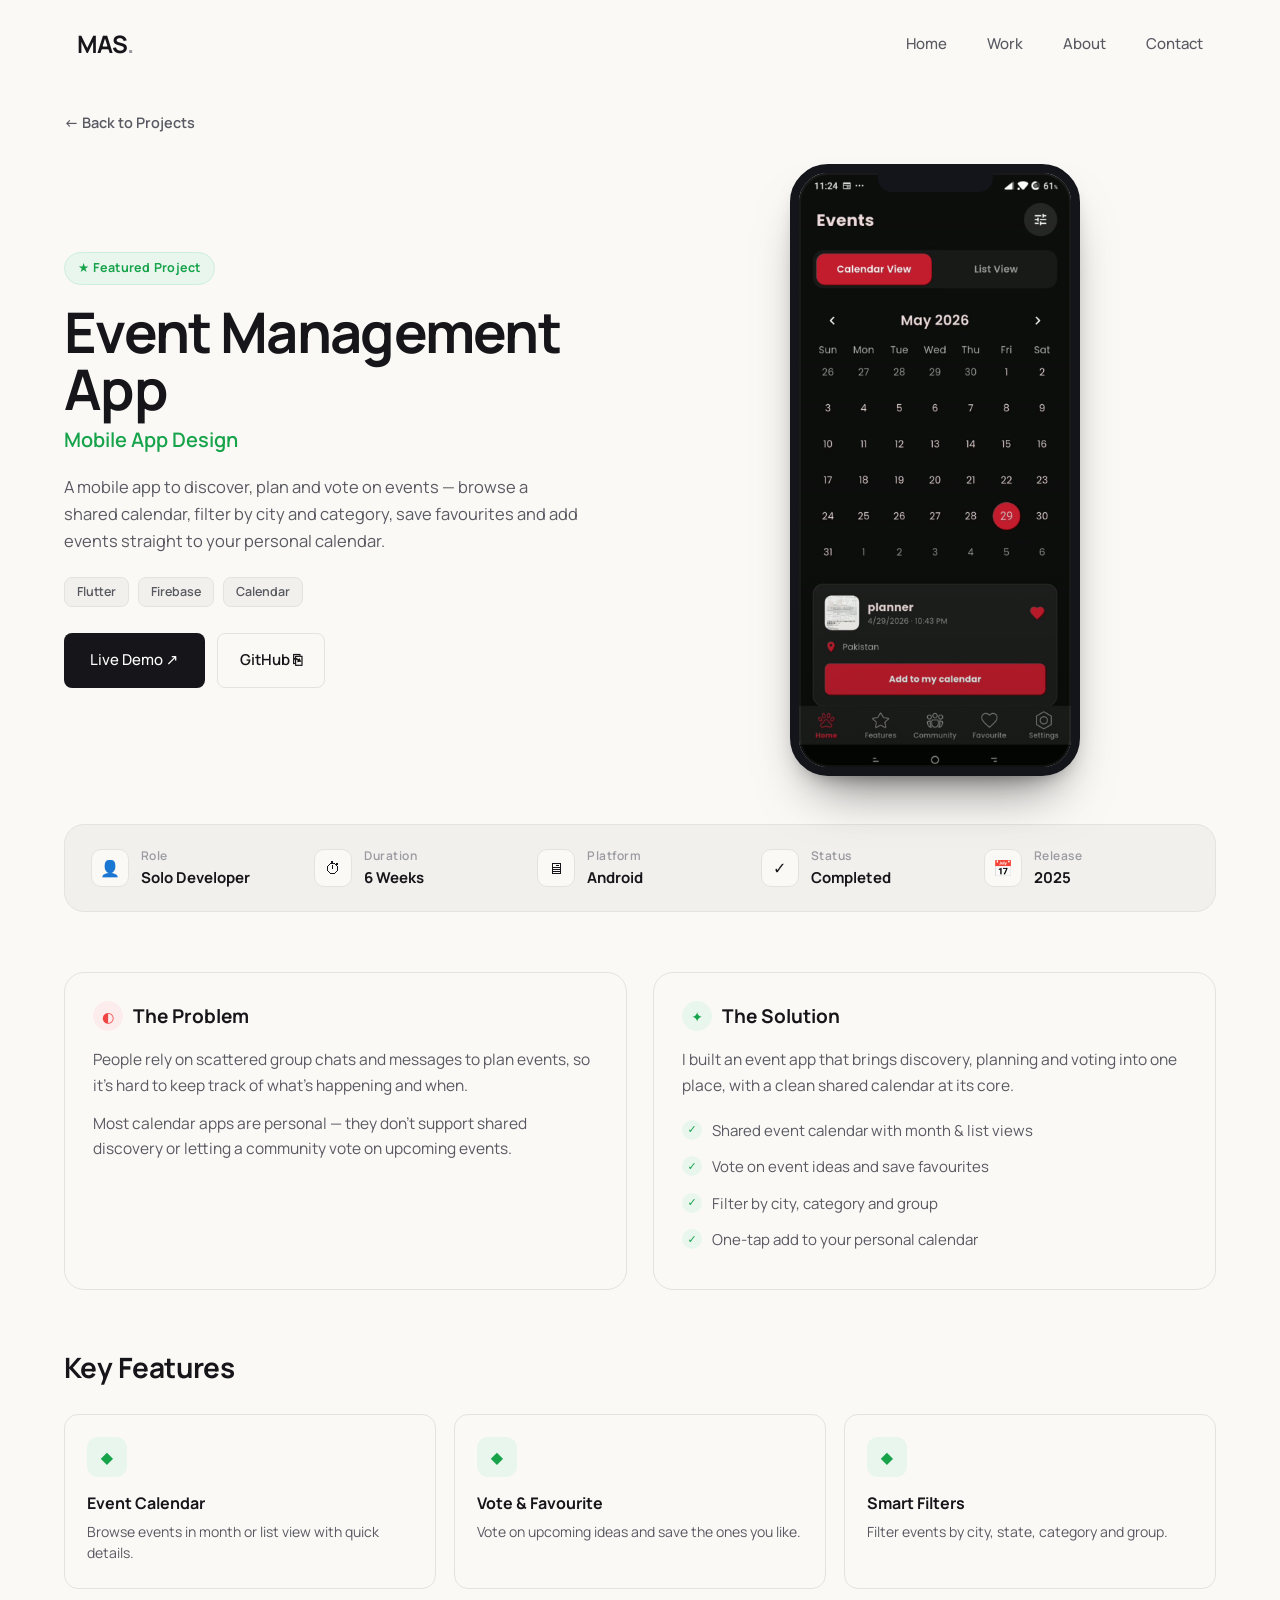
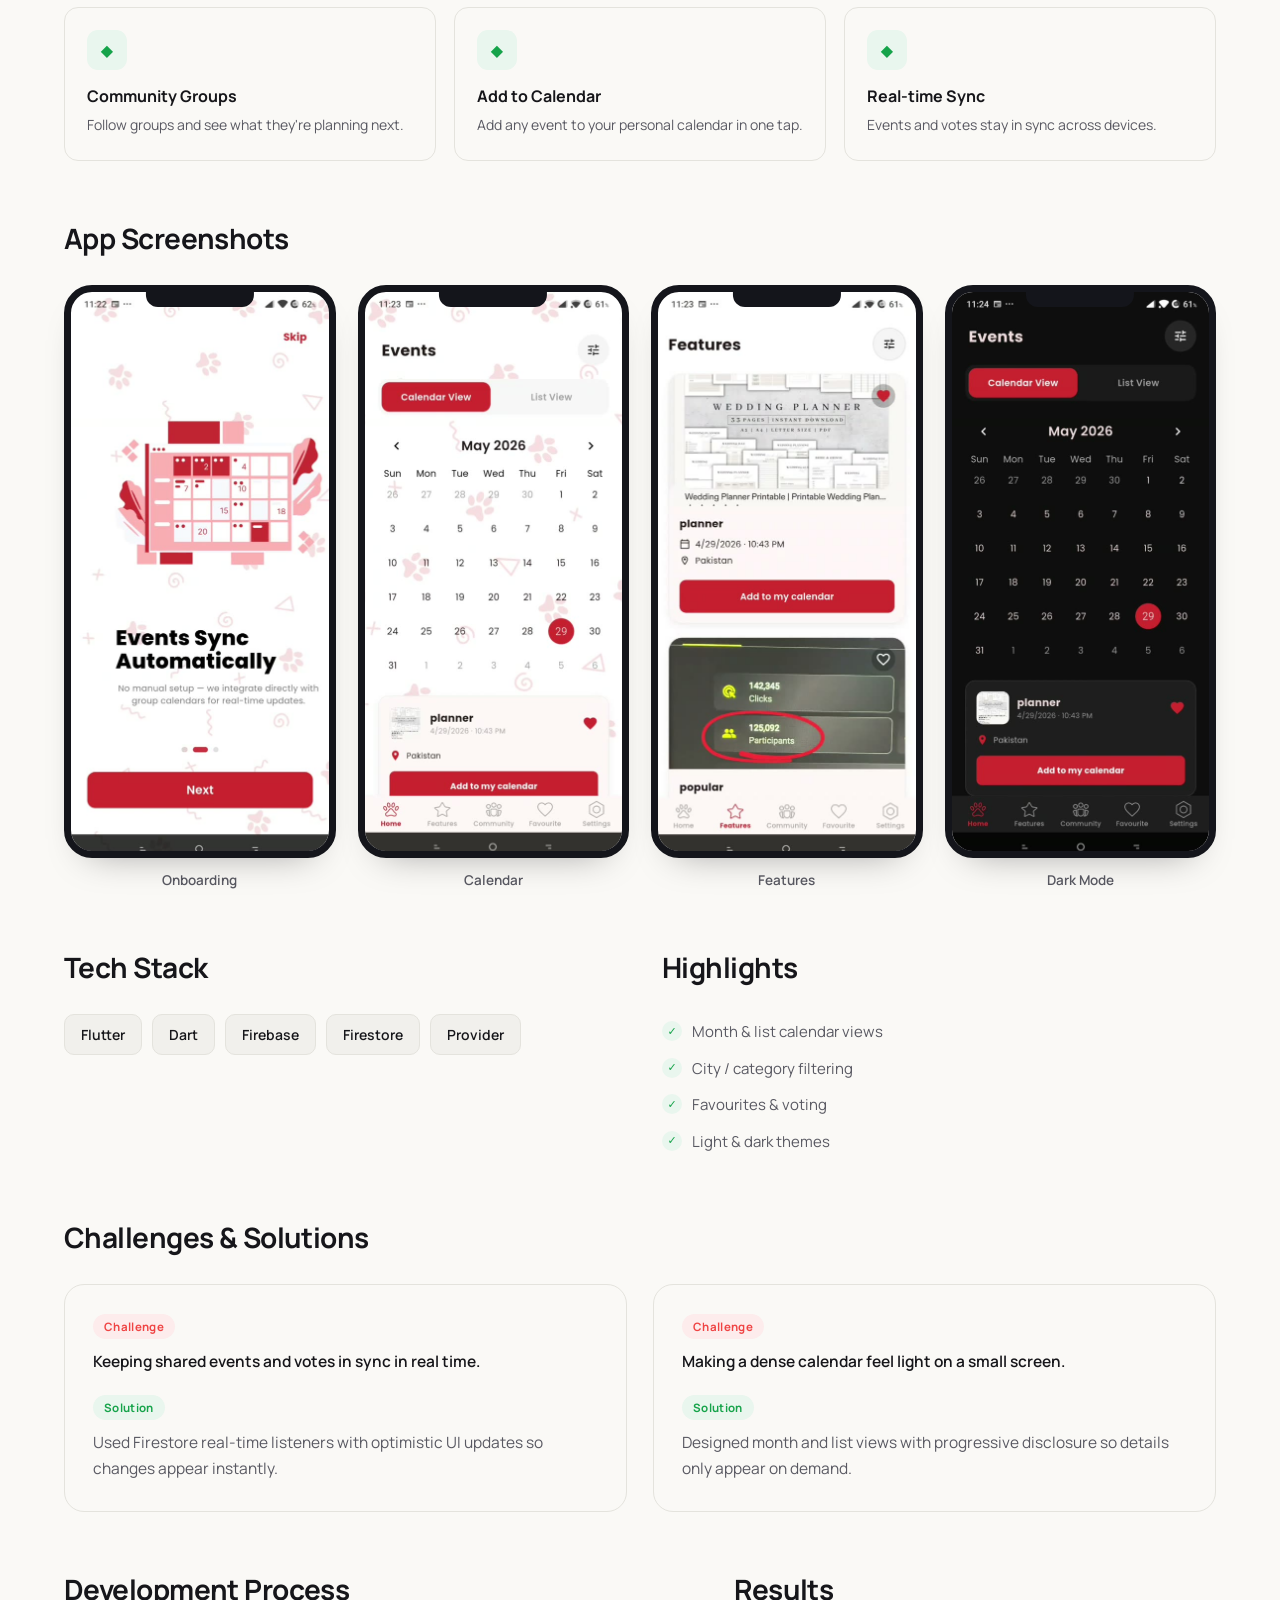
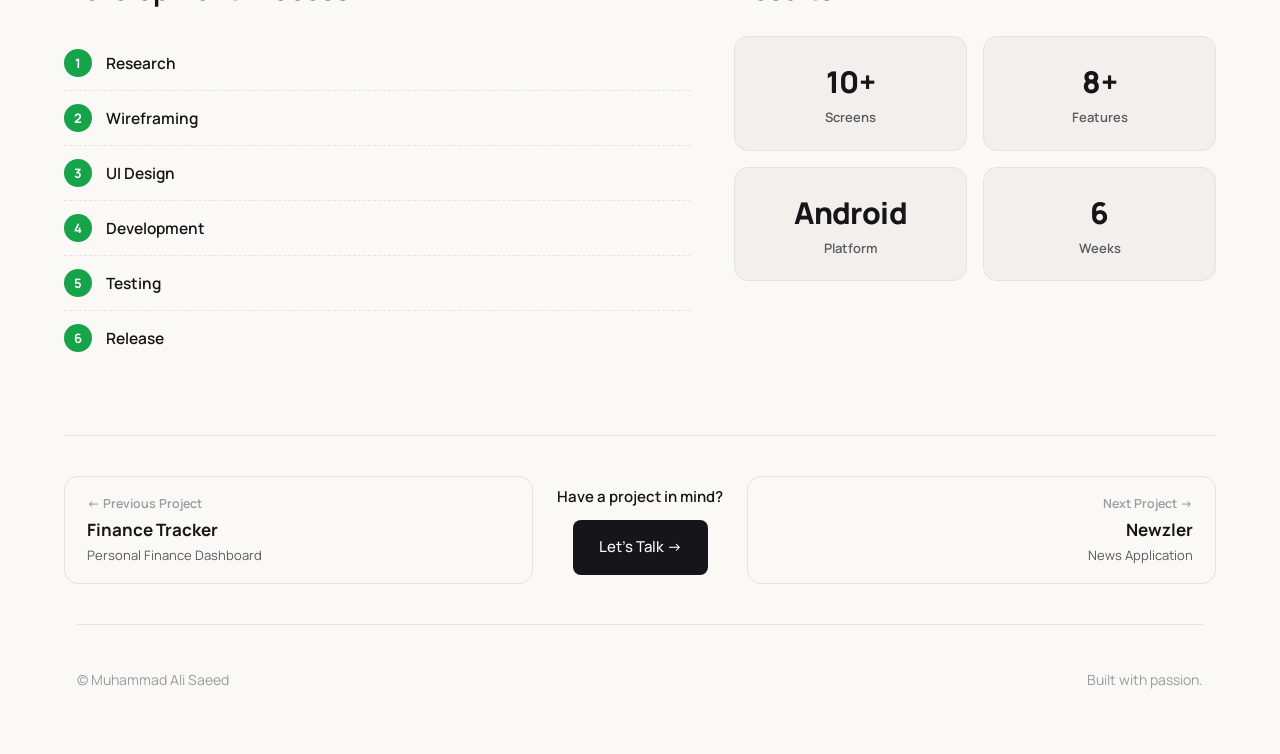
==== project.html @ 6c1cac1e "Initial commit — Muhammad Ali Saeed portfolio" ====
<!doctype html>
<html lang="en">
<head>
  <meta charset="utf-8" />
  <meta name="viewport" content="width=device-width, initial-scale=1" />
  <title>Project — Muhammad Ali Saeed</title>
  <meta name="description" content="Project case study — Muhammad Ali Saeed" />
  <link rel="preconnect" href="https://fonts.googleapis.com">
  <link rel="preconnect" href="https://fonts.gstatic.com" crossorigin>
  <link href="https://fonts.googleapis.com/css2?family=Manrope:wght@300;400;500;600;700;800&display=swap" rel="stylesheet">
  <link rel="stylesheet" href="styles.css" />
  <link rel="stylesheet" href="project.css" />
</head>
<body>
  <!-- Navigation -->
  <header class="nav" id="nav">
    <a class="nav-logo" href="index.html#home" aria-label="Home">MAS<span class="dot">.</span></a>
    <nav class="nav-links" id="navLinks">
      <a href="index.html#home">Home</a>
      <a href="index.html#work">Work</a>
      <a href="index.html#about">About</a>
      <a href="index.html#contact">Contact</a>
    </nav>
    <button class="nav-toggle" id="navToggle" aria-label="Toggle menu">
      <span></span><span></span><span></span>
    </button>
  </header>

  <main class="pp" id="pp">
    <!-- Rendered by project.js -->
    <div class="pp-loading">Loading project…</div>
  </main>

  <footer class="footer">
    <p>© <span id="year"></span> Muhammad Ali Saeed</p>
    <p>Built with passion.</p>
  </footer>

  <script src="projects-data.js"></script>
  <script src="project.js"></script>
  <script src="script.js"></script>
</body>
</html>
---- styles.css ----
/* ============ Base ============ */
:root {
  --bg: #faf9f6;
  --surface: #f1f0ec;
  --text: #16161a;
  --text-2: #595962;
  --muted: #9a9aa2;
  --line: #e4e3dd;
  --dark: #16161a;
  --radius: 14px;
  --radius-lg: 20px;
  --easing: cubic-bezier(.2,.7,.2,1);
  --maxw: 1180px;
}

* { box-sizing: border-box; }
html, body { margin: 0; padding: 0; }
html { scroll-behavior: smooth; }
body {
  font-family: 'Manrope', system-ui, -apple-system, Segoe UI, Roboto, sans-serif;
  background: var(--bg);
  color: var(--text);
  -webkit-font-smoothing: antialiased;
  text-rendering: optimizeLegibility;
  overflow-x: hidden;
  line-height: 1.5;
}
a { color: inherit; text-decoration: none; }

.bg-particles {
  position: fixed; inset: 0;
  width: 100%; height: 100%;
  z-index: 0;
  pointer-events: none;
}
main, .nav, .footer { position: relative; z-index: 1; }

/* shared label */
.label {
  font-size: 12px;
  letter-spacing: .22em;
  font-weight: 600;
  color: var(--muted);
  margin: 0 0 18px;
}
.section-title {
  font-size: clamp(30px, 4vw, 44px);
  font-weight: 500;
  letter-spacing: -.02em;
  line-height: 1.05;
  margin: 0;
}
.arrow { display: inline-block; transition: transform .3s var(--easing); }

/* ============ Nav ============ */
.nav {
  position: fixed; top: 0; left: 0; right: 0; z-index: 50;
  display: flex; align-items: center; justify-content: space-between;
  padding: 26px 6vw;
  transition: padding .3s ease, background .3s ease, box-shadow .3s ease;
}
.nav.scrolled {
  padding: 16px 6vw;
  background: rgba(250,249,246,0.82);
  backdrop-filter: blur(10px);
  -webkit-backdrop-filter: blur(10px);
  box-shadow: 0 1px 0 var(--line);
}
.nav-logo {
  font-size: 24px; font-weight: 700; letter-spacing: -.03em;
}
.nav-logo .dot { color: var(--muted); }
.nav-links { display: flex; align-items: center; gap: 40px; }
.nav-links a {
  position: relative;
  font-size: 15px; font-weight: 500; color: var(--text-2);
  padding: 4px 0;
  transition: color .25s ease;
}
.nav-links a:hover { color: var(--text); }
.nav-links a.active { color: var(--text); }
.nav-links a.active::after {
  content: ''; position: absolute; left: 0; right: 0; bottom: -2px;
  height: 1.5px; background: var(--text);
}
.nav-toggle {
  display: none; background: none; border: none; cursor: pointer;
  width: 34px; height: 34px; padding: 7px;
  flex-direction: column; justify-content: space-around;
}
.nav-toggle span { display: block; width: 100%; height: 1.6px; background: var(--text); transition: .3s; }

/* ============ Hero ============ */
.hero {
  width: min(var(--maxw), 88vw);
  margin: 0 auto;
  min-height: 100vh;
  display: grid;
  grid-template-columns: 1fr 1fr;
  align-items: center;
  gap: 60px;
  padding: 120px 0 60px;
}
.eyebrow {
  font-size: 13px; letter-spacing: .25em; font-weight: 600;
  color: var(--muted); margin: 0 0 18px;
}
.hero-name {
  font-size: clamp(46px, 7vw, 86px);
  font-weight: 500;
  letter-spacing: -.035em;
  line-height: .98;
  margin: 0 0 22px;
}
.hero-role {
  font-size: clamp(22px, 2.6vw, 32px);
  font-weight: 400;
  color: var(--text-2);
  line-height: 1.18;
  margin: 0 0 26px;
}
.hero-desc {
  font-size: 16.5px;
  color: var(--text-2);
  line-height: 1.6;
  margin: 0 0 38px;
}
.btn-dark {
  display: inline-flex; align-items: center; gap: 28px;
  background: var(--dark); color: #fff;
  padding: 16px 26px;
  border-radius: 8px;
  font-size: 15px; font-weight: 500;
  transition: transform .25s var(--easing), background .25s ease;
}
.btn-dark:hover { transform: translateY(-2px); background: #2a2a30; }
.btn-dark:hover .arrow { transform: translateX(5px); }

/* Hero image / portrait placeholder */
.hero-image { display: flex; justify-content: center; }
.portrait, .portrait-img {
  width: 100%;
  max-width: 440px;
  aspect-ratio: 4 / 4.6;
  border-radius: var(--radius-lg);
  object-fit: cover;
}
.portrait {
  position: relative;
  display: flex; flex-direction: column;
  align-items: center; justify-content: center;
  gap: 14px;
  background:
    radial-gradient(120% 90% at 30% 20%, #eceae4 0%, #e3e0d8 45%, #d8d4c9 100%);
  border: 1px solid var(--line);
  overflow: hidden;
}
.portrait::before {
  content: '';
  position: absolute; inset: 0;
  background-image: radial-gradient(circle at 1px 1px, rgba(0,0,0,0.05) 1px, transparent 1.6px);
  background-size: 22px 22px;
  mask-image: radial-gradient(ellipse 80% 80% at 50% 40%, #000 30%, transparent 75%);
  -webkit-mask-image: radial-gradient(ellipse 80% 80% at 50% 40%, #000 30%, transparent 75%);
}
.portrait-mono {
  position: relative;
  font-size: 88px; font-weight: 700; letter-spacing: -.04em;
  color: rgba(22,22,26,0.14);
}
.portrait-tag {
  position: relative;
  font-size: 13px; letter-spacing: .12em; font-weight: 600;
  color: var(--text-2);
  background: rgba(255,255,255,0.6);
  border: 1px solid var(--line);
  padding: 7px 14px; border-radius: 999px;
}

/* ============ Selected Work ============ */
.work {
  background: var(--surface);
  border-top: 1px solid var(--line);
  border-bottom: 1px solid var(--line);
  padding: 90px 0;
  margin-top: 30px;
}
.work-head, .projects, .experience, .skills, .about-connect, .work-inner {
  width: min(var(--maxw), 88vw);
  margin: 0 auto;
}
.work-head {
  display: flex; align-items: flex-end; justify-content: space-between;
  margin-bottom: 46px;
}
.link-arrow {
  display: inline-flex; align-items: center; gap: 10px;
  font-size: 15px; font-weight: 500; color: var(--text-2);
  border-bottom: 1px solid var(--text);
  padding-bottom: 4px;
  transition: color .25s ease;
}
.link-arrow:hover { color: var(--text); }
.link-arrow:hover .arrow { transform: translateX(5px); }
.link-arrow.dark { color: var(--text); }

/* Featured showcase banner */
.work-showcase {
  display: block;
  width: min(var(--maxw), 88vw);
  margin: 0 auto 46px;
  border-radius: var(--radius-lg);
  border: 1px solid var(--line);
  overflow: hidden;
  box-shadow: 0 24px 60px -34px rgba(0,0,0,0.45);
  transition: transform .4s var(--easing), box-shadow .4s ease;
}
.work-showcase img {
  display: block;
  width: 100%;
  height: auto;
}
.work-showcase:hover {
  transform: translateY(-4px);
  box-shadow: 0 30px 70px -34px rgba(0,0,0,0.55);
}

.projects {
  display: grid;
  grid-template-columns: repeat(3, 1fr);
  gap: 34px 30px;
}
.project { display: flex; flex-direction: column; }
.project-media {
  display: flex; align-items: flex-end;
  aspect-ratio: 4 / 3;
  border-radius: var(--radius);
  border: 1px solid var(--line);
  padding: 16px;
  overflow: hidden;
  transition: transform .4s var(--easing), box-shadow .4s ease;
}
.project-media:hover {
  transform: translateY(-5px);
  box-shadow: 0 18px 40px -22px rgba(0,0,0,0.3);
}
.media-label {
  font-size: 12px; font-weight: 600; letter-spacing: .04em;
  color: rgba(22,22,26,0.55);
  background: rgba(255,255,255,0.65);
  padding: 6px 11px; border-radius: 999px;
  backdrop-filter: blur(4px);
}
/* Tiles with real screenshots */
.p1, .p2, .p3, .p4, .p5 {
  background-size: cover;
  background-position: center;
  background-repeat: no-repeat;
}
.p1 { background-image: linear-gradient(180deg, rgba(0,0,0,0) 60%, rgba(0,0,0,.18)), url('projects/event_management.jpg'); }
.p2 { background-image: linear-gradient(180deg, rgba(0,0,0,0) 60%, rgba(0,0,0,.18)), url('projects/newzler.jpg'); }
.p3 { background-image: linear-gradient(180deg, rgba(0,0,0,0) 60%, rgba(0,0,0,.18)), url('projects/karyana_store.jpg'); }
.p4 { background-image: linear-gradient(180deg, rgba(0,0,0,0) 55%, rgba(0,0,0,.22)), url('projects/nova_cinema.jpg'); background-position: top center; }
.p5 { background-image: linear-gradient(180deg, rgba(0,0,0,0) 60%, rgba(0,0,0,.18)), url('projects/finance_tracker.jpg'); background-position: top center; }

/* ---- Grouped grids: Mobile (phone mockups) vs Web (browser mockups) ---- */
.group-head {
  display: flex; align-items: center; justify-content: space-between;
  margin: 0 0 30px; padding-bottom: 16px;
  border-bottom: 1px solid var(--line);
}
.projects + .group-head { margin-top: 64px; }
.group-label {
  font-size: 12px; letter-spacing: .22em; font-weight: 700;
  color: var(--text); margin: 0;
}
.group-tag {
  font-size: 12.5px; font-weight: 600; color: var(--text-2);
  background: var(--bg); border: 1px solid var(--line);
  padding: 7px 15px; border-radius: 999px;
}

.projects--mobile { grid-template-columns: repeat(3, 1fr); gap: 30px; align-items: start; }
.projects--web { grid-template-columns: repeat(2, 1fr); gap: 38px; align-items: start; }
.projects--mobile .project { max-width: 290px; width: 100%; margin: 0 auto; }

/* Base device */
.device {
  display: block; position: relative;
  background-size: cover; background-repeat: no-repeat;
  transition: transform .45s var(--easing), box-shadow .45s ease;
}

/* ---- Phone mockup ---- */
.device.phone {
  aspect-ratio: 9 / 19;
  border-radius: 38px;
  border: 9px solid #14151b;
  background-color: #0b0c10;
  background-position: top center;
  background-clip: padding-box;
  box-shadow:
    0 32px 55px -26px rgba(0,0,0,.6),
    0 10px 22px -14px rgba(0,0,0,.5),
    inset 0 0 0 2px rgba(255,255,255,.05);
}
.device.phone .notch {
  position: absolute; top: 0; left: 50%; transform: translateX(-50%);
  width: 42%; height: 19px; background: #14151b;
  border-radius: 0 0 14px 14px; z-index: 3;
}
.device.phone:hover {
  transform: translateY(-8px) rotate(-1deg);
  box-shadow:
    0 46px 75px -28px rgba(0,0,0,.62),
    0 14px 30px -16px rgba(0,0,0,.55),
    inset 0 0 0 2px rgba(255,255,255,.06);
}

/* ---- Browser mockup ---- */
.device.browser {
  aspect-ratio: 16 / 10.4;
  border-radius: 12px;
  background-color: #14151b;
  background-origin: content-box;
  background-clip: content-box;
  background-position: top center;
  padding-top: 36px;
  overflow: hidden;
  border: 1px solid rgba(0,0,0,.08);
  box-shadow: 0 28px 52px -26px rgba(0,0,0,.45), 0 8px 18px -12px rgba(0,0,0,.4);
}
.device.browser .chrome {
  position: absolute; top: 0; left: 0; right: 0; height: 36px;
  background: #1c1d24; display: flex; align-items: center; gap: 8px;
  padding: 0 14px; z-index: 3;
}
.device.browser .chrome i { width: 10px; height: 10px; border-radius: 50%; background: #ff5f57; }
.device.browser .chrome i:nth-child(2) { background: #febc2e; }
.device.browser .chrome i:nth-child(3) { background: #28c840; }
.device.browser .chrome b {
  margin-left: 14px; flex: 1; max-width: 260px;
  font-family: ui-monospace, SFMono-Regular, Menlo, monospace;
  font-size: 11.5px; font-weight: 500; color: #9aa0ad;
  background: #0f1014; border-radius: 7px; padding: 5px 14px;
  overflow: hidden; white-space: nowrap; text-overflow: ellipsis;
}
.device.browser:hover {
  transform: translateY(-7px);
  box-shadow: 0 40px 70px -28px rgba(0,0,0,.55), 0 12px 26px -14px rgba(0,0,0,.45);
}

/* Tech caption (moved out of the device screen) */
.project-info .tech {
  display: inline-block; margin-top: 8px;
  font-size: 12px; font-weight: 600; letter-spacing: .02em;
  color: var(--text-2);
  background: var(--surface); border: 1px solid var(--line);
  padding: 4px 11px; border-radius: 999px;
}

.project-row {
  display: flex; align-items: center; gap: 16px;
  padding: 18px 2px 0;
  border-top: 0;
}
.project-num { font-size: 13px; color: var(--muted); font-weight: 600; }
.project-info { flex: 1; }
.project-info h3 { font-size: 18px; font-weight: 600; margin: 0 0 2px; letter-spacing: -.01em; }
.project-info p { font-size: 14px; color: var(--text-2); margin: 0; }
.project-row .arrow { color: var(--text-2); }
.project:hover .project-row .arrow { transform: translateX(5px); color: var(--text); }

/* ============ Experience ============ */
.experience { padding: 100px 0 20px; }
.experience .section-title, .skills .section-title { margin-bottom: 48px; }
.exp-list { display: grid; gap: 0; }
.exp-item {
  display: grid;
  grid-template-columns: 220px 1fr;
  gap: 40px;
  padding: 30px 0;
  border-top: 1px solid var(--line);
}
.exp-item:last-child { border-bottom: 1px solid var(--line); }
.exp-when { display: flex; flex-direction: column; gap: 4px; }
.exp-when span { font-size: 14px; font-weight: 600; }
.exp-when .exp-place { font-weight: 400; color: var(--muted); font-size: 13.5px; }
.exp-what h3 { font-size: 21px; font-weight: 600; margin: 0 0 4px; letter-spacing: -.01em; }
.exp-org { color: var(--text-2); font-size: 14.5px; margin: 0 0 12px; }
.exp-what p { color: var(--text-2); font-size: 15.5px; line-height: 1.6; margin: 0; max-width: 640px; }
.exp-what strong { color: var(--text); font-weight: 600; }

/* ============ Skills ============ */
.skills { padding: 90px 0 30px; }
.skills-cols {
  display: grid;
  grid-template-columns: repeat(4, 1fr);
  gap: 30px;
}
.skill-col h4 {
  font-size: 13px; letter-spacing: .08em; font-weight: 700;
  margin: 0 0 16px; padding-bottom: 14px;
  border-bottom: 1px solid var(--line);
}
.skill-col ul { list-style: none; margin: 0; padding: 0; }
.skill-col li { font-size: 15px; color: var(--text-2); padding: 6px 0; }

/* ============ About + Connect ============ */
.about-connect {
  display: grid;
  grid-template-columns: 1fr 1fr;
  gap: 70px;
  padding: 100px 0;
  margin-top: 40px;
  border-top: 1px solid var(--line);
}
.block-title {
  font-size: clamp(24px, 2.6vw, 32px);
  font-weight: 500; letter-spacing: -.02em; line-height: 1.18;
  margin: 0 0 22px;
}
.about-body {
  color: var(--text-2); font-size: 16px; line-height: 1.7;
  margin: 0 0 26px; max-width: 480px;
}
.email-link {
  display: inline-flex; align-items: center; gap: 16px;
  font-size: clamp(17px, 1.8vw, 21px); font-weight: 500;
  border-bottom: 1px solid var(--text);
  padding-bottom: 8px; margin-bottom: 32px;
  transition: gap .25s ease;
}
.email-link:hover { gap: 24px; }
.email-link:hover .arrow { transform: translateX(5px); }
.socials { display: flex; gap: 14px; }
.socials a {
  width: 44px; height: 44px;
  display: inline-flex; align-items: center; justify-content: center;
  border: 1px solid var(--line); border-radius: 50%;
  font-size: 14px; font-weight: 600; color: var(--text-2);
  transition: background .25s ease, color .25s ease, transform .25s ease, border-color .25s ease;
}
.socials a:hover {
  background: var(--dark); color: #fff; border-color: var(--dark);
  transform: translateY(-3px);
}

/* ============ Footer ============ */
.footer {
  width: min(var(--maxw), 88vw);
  margin: 0 auto;
  padding: 30px 0 50px;
  border-top: 1px solid var(--line);
  display: flex; align-items: center; justify-content: space-between;
  color: var(--muted); font-size: 14px;
}

/* ============ Reveal ============ */
.hero-text, .work-head, .project, .exp-item, .skill-col, .about, .connect {
  opacity: 0; transform: translateY(26px);
  transition: opacity .8s var(--easing), transform .8s var(--easing);
}
.in { opacity: 1 !important; transform: translateY(0) !important; }
.project:nth-child(2), .skill-col:nth-child(2), .exp-item:nth-child(2) { transition-delay: .08s; }
.project:nth-child(3), .skill-col:nth-child(3), .exp-item:nth-child(3) { transition-delay: .16s; }
.skill-col:nth-child(4) { transition-delay: .24s; }
.hero-image { opacity: 0; transform: scale(.97); transition: opacity 1s var(--easing) .15s, transform 1s var(--easing) .15s; }
.hero-image.in { opacity: 1; transform: scale(1); }

/* ============ Responsive ============ */
@media (max-width: 940px) {
  .hero { grid-template-columns: 1fr; gap: 40px; min-height: auto; padding-top: 130px; }
  .hero-image { order: -1; }
  .portrait { max-width: 340px; }
  .projects { grid-template-columns: repeat(2, 1fr); }
  .projects--mobile { grid-template-columns: repeat(3, 1fr); }
  .projects--web { grid-template-columns: 1fr; }
  .skills-cols { grid-template-columns: repeat(2, 1fr); gap: 30px 24px; }
  .about-connect { grid-template-columns: 1fr; gap: 50px; }
  .exp-item { grid-template-columns: 1fr; gap: 10px; }

  .nav-toggle { display: flex; }
  .nav-links {
    position: absolute; top: 100%; right: 6vw;
    flex-direction: column; align-items: flex-start; gap: 18px;
    background: var(--bg); border: 1px solid var(--line);
    border-radius: 14px; padding: 22px 26px;
    opacity: 0; transform: scale(.96); transform-origin: top right; pointer-events: none;
    transition: opacity .25s ease, transform .25s ease;
    box-shadow: 0 20px 50px -24px rgba(0,0,0,0.3);
  }
  .nav.open .nav-links { opacity: 1; transform: scale(1); pointer-events: auto; }
}
@media (max-width: 560px) {
  .projects { grid-template-columns: 1fr; }
  .projects--mobile { grid-template-columns: repeat(2, 1fr); gap: 18px; }
  .projects--web { grid-template-columns: 1fr; }
  .skills-cols { grid-template-columns: 1fr; }
  .footer { flex-direction: column; gap: 8px; }
  .btn-dark { width: 100%; justify-content: space-between; }
}
---- project.css ----
/* ============ Project case-study page ============ */
:root { --pp-green: #16a34a; --pp-green-bg: #e9f6ee; --pp-red: #ef4444; --pp-red-bg: #fdecec; }

.pp-loading { text-align: center; padding: 200px 0; color: var(--muted); }
.pp-wrap { width: min(var(--maxw), 90vw); margin: 0 auto; padding: 110px 0 40px; }

.pp-back {
  display: inline-block; margin-bottom: 30px;
  font-size: 14.5px; font-weight: 600; color: var(--text-2);
  transition: color .2s ease;
}
.pp-back:hover { color: var(--text); }

/* ---- Hero ---- */
.pp-hero {
  display: grid; grid-template-columns: 1fr 1.05fr; gap: 56px; align-items: center;
  padding-bottom: 30px;
}
.pp-badge {
  display: inline-block; font-size: 12.5px; font-weight: 700; letter-spacing: .02em;
  color: var(--pp-green); background: var(--pp-green-bg);
  border: 1px solid #cdeedd; padding: 6px 13px; border-radius: 999px; margin-bottom: 18px;
}
.pp-title { font-size: clamp(34px, 5vw, 56px); font-weight: 700; letter-spacing: -.03em; line-height: 1.02; margin: 0 0 8px; }
.pp-sub { font-size: clamp(16px, 2vw, 20px); font-weight: 600; color: var(--pp-green); margin: 0 0 18px; }
.pp-desc { font-size: 16.5px; color: var(--text-2); line-height: 1.65; margin: 0 0 22px; max-width: 520px; }
.pp-tags { display: flex; flex-wrap: wrap; gap: 9px; margin-bottom: 26px; }
.pp-tag {
  font-size: 12.5px; font-weight: 600; color: var(--text-2);
  background: var(--surface); border: 1px solid var(--line); padding: 5px 12px; border-radius: 8px;
}
.pp-actions { display: flex; flex-wrap: wrap; gap: 12px; }
.btn-outline {
  display: inline-flex; align-items: center; gap: 8px;
  border: 1px solid var(--line); background: var(--bg); color: var(--text);
  padding: 14px 22px; border-radius: 8px; font-size: 15px; font-weight: 600;
  transition: border-color .2s ease, transform .2s ease, background .2s ease;
}
.btn-outline:hover { border-color: var(--text); transform: translateY(-2px); }

.pp-hero-media { display: flex; justify-content: center; }
.pp-hero-media .device.phone { max-width: 290px; width: 100%; }
.pp-hero-media .device.browser { width: 100%; }

/* ---- Meta bar ---- */
.pp-metabar {
  display: grid; grid-template-columns: repeat(5, 1fr); gap: 18px;
  background: var(--surface); border: 1px solid var(--line); border-radius: var(--radius-lg);
  padding: 22px 26px; margin: 18px 0 60px;
}
.pp-meta-item { display: flex; align-items: center; gap: 12px; }
.pp-meta-ico {
  width: 38px; height: 38px; flex: none; display: grid; place-items: center;
  background: var(--bg); border: 1px solid var(--line); border-radius: 10px; font-size: 16px;
}
.pp-meta-l { display: block; font-size: 12px; color: var(--muted); font-weight: 600; letter-spacing: .04em; }
.pp-meta-v { display: block; font-size: 15px; font-weight: 700; color: var(--text); margin-top: 2px; }

/* ---- Generic block ---- */
.pp-block { margin: 0 0 56px; }
.pp-h2 { font-size: clamp(22px, 2.6vw, 28px); font-weight: 700; letter-spacing: -.02em; margin: 0 0 26px; }

/* ---- Problem / Solution ---- */
.pp-ps { display: grid; grid-template-columns: 1fr 1fr; gap: 26px; margin-bottom: 56px; }
.pp-card {
  background: var(--bg); border: 1px solid var(--line); border-radius: var(--radius-lg);
  padding: 28px 28px 30px;
}
.pp-card h3 { display: flex; align-items: center; gap: 10px; font-size: 19px; font-weight: 700; margin: 0 0 16px; }
.pp-card p { color: var(--text-2); font-size: 15.5px; line-height: 1.65; margin: 0 0 12px; }
.pp-card p:last-child { margin-bottom: 0; }
.pp-dot { width: 30px; height: 30px; display: grid; place-items: center; border-radius: 50%; font-size: 14px; }
.pp-dot.red { background: var(--pp-red-bg); color: var(--pp-red); }
.pp-dot.green { background: var(--pp-green-bg); color: var(--pp-green); }
.pp-strong { color: var(--text) !important; font-weight: 600; }

.pp-checks { list-style: none; margin: 14px 0 0; padding: 0; }
.pp-checks li {
  position: relative; padding: 7px 0 7px 30px; color: var(--text-2); font-size: 15px;
}
.pp-checks li::before {
  content: '✓'; position: absolute; left: 0; top: 7px;
  width: 20px; height: 20px; display: grid; place-items: center;
  background: var(--pp-green-bg); color: var(--pp-green);
  border-radius: 50%; font-size: 11px; font-weight: 700;
}

/* ---- Features ---- */
.pp-features { display: grid; grid-template-columns: repeat(3, 1fr); gap: 18px; }
.pp-feature {
  background: var(--bg); border: 1px solid var(--line); border-radius: var(--radius);
  padding: 22px 22px 24px; transition: transform .25s var(--easing), box-shadow .25s ease;
}
.pp-feature:hover { transform: translateY(-4px); box-shadow: 0 16px 34px -22px rgba(0,0,0,.3); }
.pp-feature-ico {
  width: 40px; height: 40px; display: grid; place-items: center;
  background: var(--pp-green-bg); color: var(--pp-green);
  border-radius: 11px; font-size: 16px; margin-bottom: 14px;
}
.pp-feature h4 { font-size: 16px; font-weight: 700; margin: 0 0 6px; }
.pp-feature p { font-size: 14px; color: var(--text-2); line-height: 1.55; margin: 0; }

/* ---- Screenshots ---- */
.pp-shots { display: grid; grid-template-columns: repeat(4, 1fr); gap: 22px; }
.pp-shots-web { grid-template-columns: repeat(2, 1fr); gap: 28px; }
.pp-shot { margin: 0; }
.pp-shot-img {
  position: relative; background-size: cover; background-position: top center;
  border: 1px solid var(--line); box-shadow: 0 18px 38px -24px rgba(0,0,0,.4);
}
.pp-shot-img.phone {
  aspect-ratio: 9 / 19; border-radius: 28px; border: 7px solid #14151b;
  background-clip: padding-box;
}
.pp-shot-img.phone .notch {
  position: absolute; top: 0; left: 50%; transform: translateX(-50%);
  width: 42%; height: 15px; background: #14151b; border-radius: 0 0 12px 12px; z-index: 2;
}
.pp-shot-img.browser {
  aspect-ratio: 16 / 10; border-radius: 10px; background-color: #14151b;
  background-origin: content-box; background-clip: content-box; padding-top: 26px; overflow: hidden;
}
.pp-shot-img.browser .chrome.mini {
  position: absolute; top: 0; left: 0; right: 0; height: 26px;
  background: #1c1d24; display: flex; align-items: center; gap: 6px; padding: 0 12px; z-index: 2;
}
.pp-shot-img.browser .chrome.mini i { width: 8px; height: 8px; border-radius: 50%; background: #ff5f57; }
.pp-shot-img.browser .chrome.mini i:nth-child(2) { background: #febc2e; }
.pp-shot-img.browser .chrome.mini i:nth-child(3) { background: #28c840; }
.pp-shot figcaption { margin-top: 12px; font-size: 13.5px; font-weight: 600; color: var(--text-2); text-align: center; }

/* ---- Two columns ---- */
.pp-cols2 { display: grid; grid-template-columns: 1fr 1fr; gap: 44px; }
.pp-cols2.wide { grid-template-columns: 1.3fr 1fr; }
.pp-stack { display: flex; flex-wrap: wrap; gap: 10px; }
.pp-chip {
  font-size: 14px; font-weight: 600; color: var(--text);
  background: var(--surface); border: 1px solid var(--line); padding: 9px 16px; border-radius: 10px;
}
.pp-pill {
  display: inline-block; font-size: 11.5px; font-weight: 700; letter-spacing: .03em;
  padding: 4px 11px; border-radius: 999px; margin-bottom: 10px;
}
.pp-pill.red { background: var(--pp-red-bg); color: var(--pp-red); }
.pp-pill.green { background: var(--pp-green-bg); color: var(--pp-green); margin-top: 8px; }

/* ---- Process ---- */
.pp-process { list-style: none; counter-reset: step; margin: 0; padding: 0; display: flex; flex-direction: column; gap: 0; }
.pp-process li {
  display: flex; align-items: center; gap: 14px; padding: 13px 0;
  border-bottom: 1px dashed var(--line); font-size: 15.5px; font-weight: 600; color: var(--text);
}
.pp-process li:last-child { border-bottom: 0; }
.pp-step-n {
  width: 28px; height: 28px; flex: none; display: grid; place-items: center;
  background: var(--pp-green); color: #fff; border-radius: 50%; font-size: 13px; font-weight: 700;
}

/* ---- Results ---- */
.pp-results { display: grid; grid-template-columns: repeat(2, 1fr); gap: 16px; }
.pp-result {
  background: var(--surface); border: 1px solid var(--line); border-radius: var(--radius);
  padding: 22px; text-align: center;
}
.pp-result b { display: block; font-size: 30px; font-weight: 800; letter-spacing: -.02em; color: var(--text); }
.pp-result span { display: block; font-size: 13px; color: var(--text-2); margin-top: 4px; font-weight: 600; }

/* ---- Prev / Next ---- */
.pp-nav {
  display: grid; grid-template-columns: 1fr auto 1fr; gap: 24px; align-items: center;
  margin-top: 70px; padding-top: 40px; border-top: 1px solid var(--line);
}
.pp-nav-item {
  display: flex; flex-direction: column; gap: 3px; padding: 18px 22px;
  border: 1px solid var(--line); border-radius: var(--radius); transition: border-color .2s ease, transform .2s ease;
}
.pp-nav-item:hover { border-color: var(--text); transform: translateY(-3px); }
.pp-nav-item.next { text-align: right; }
.pp-nav-dir { font-size: 12.5px; color: var(--muted); font-weight: 600; }
.pp-nav-name { font-size: 17px; font-weight: 700; }
.pp-nav-sub { font-size: 13px; color: var(--text-2); }
.pp-nav-cta { text-align: center; }
.pp-nav-cta p { font-size: 15px; font-weight: 600; margin: 0 0 12px; }

/* ---- Responsive ---- */
@media (max-width: 940px) {
  .pp-hero { grid-template-columns: 1fr; gap: 36px; }
  .pp-hero-media { order: -1; }
  .pp-metabar { grid-template-columns: repeat(2, 1fr); gap: 20px; }
  .pp-ps { grid-template-columns: 1fr; }
  .pp-features { grid-template-columns: repeat(2, 1fr); }
  .pp-shots { grid-template-columns: repeat(2, 1fr); }
  .pp-shots-web { grid-template-columns: 1fr; }
  .pp-cols2, .pp-cols2.wide { grid-template-columns: 1fr; gap: 36px; }
  .pp-nav { grid-template-columns: 1fr; }
  .pp-nav-item.next { text-align: left; }
}
@media (max-width: 560px) {
  .pp-metabar { grid-template-columns: 1fr; }
  .pp-features { grid-template-columns: 1fr; }
  .pp-results { grid-template-columns: repeat(2, 1fr); }
}
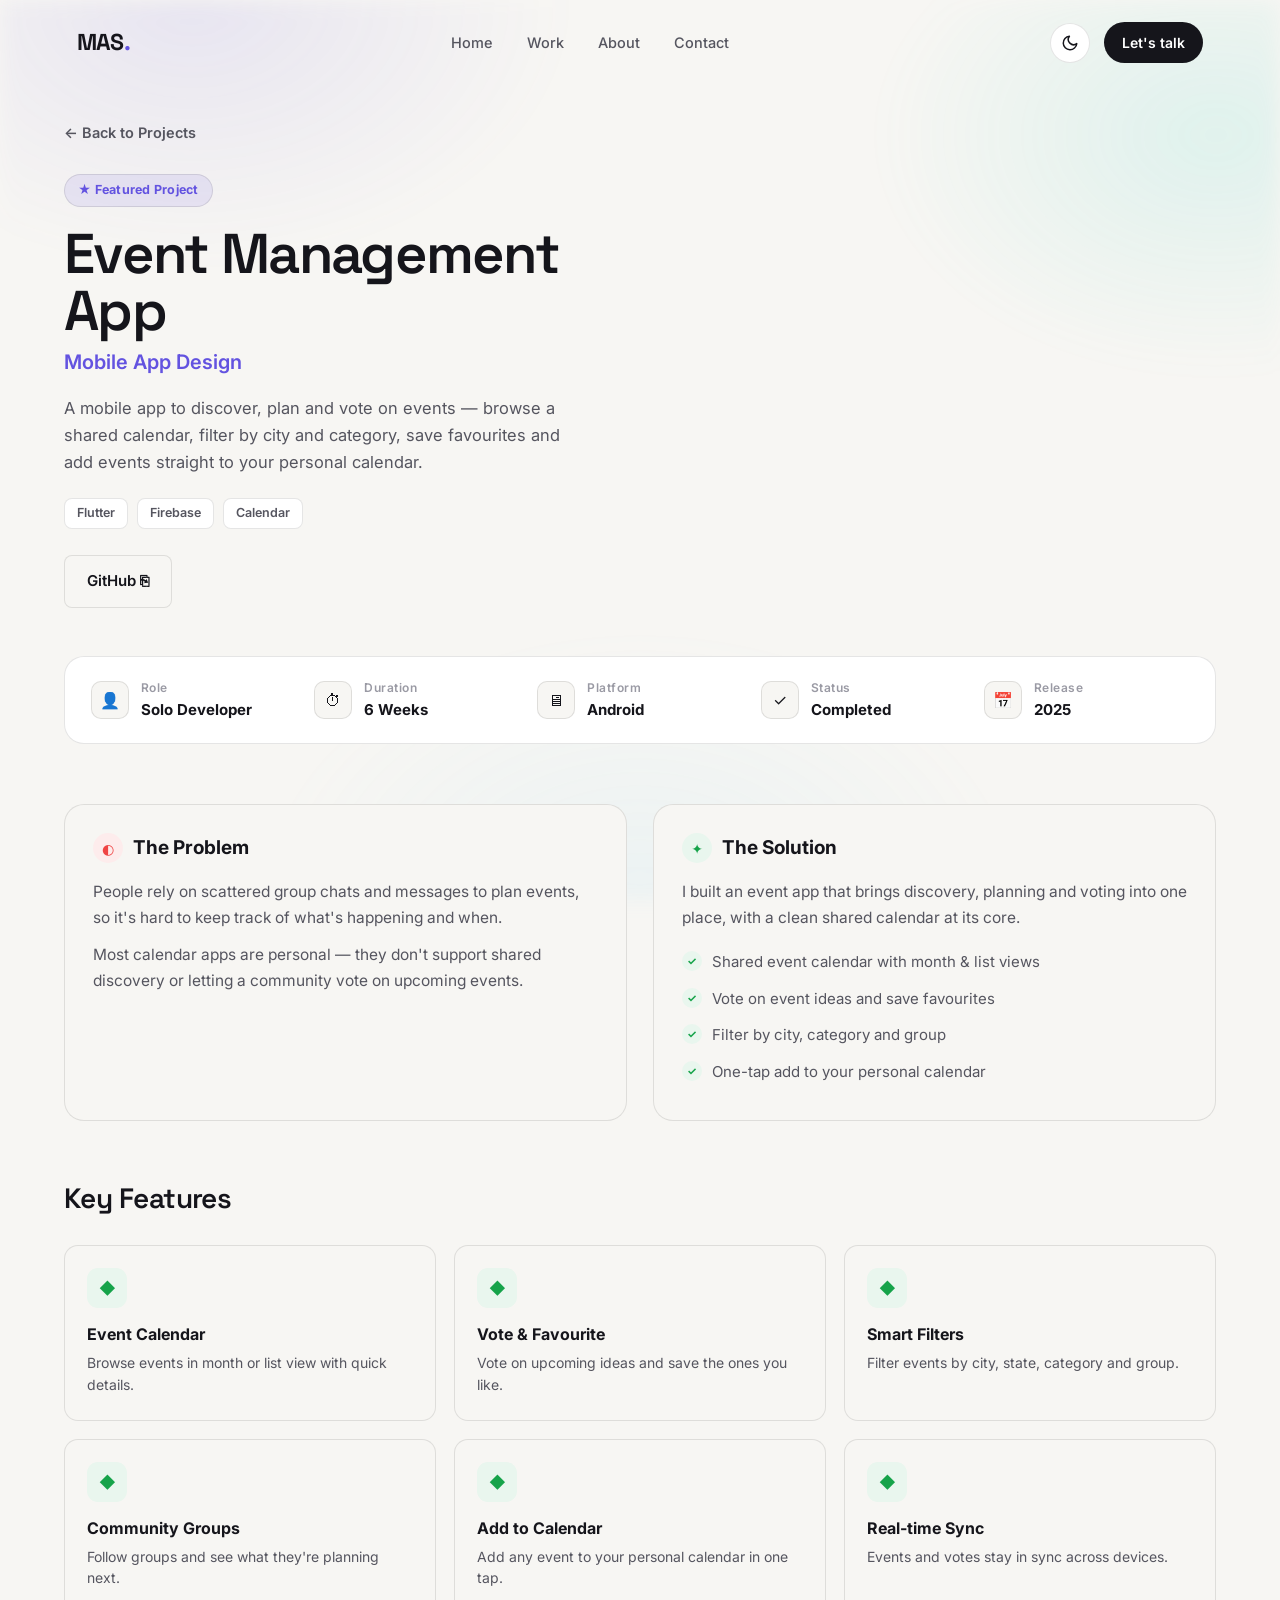
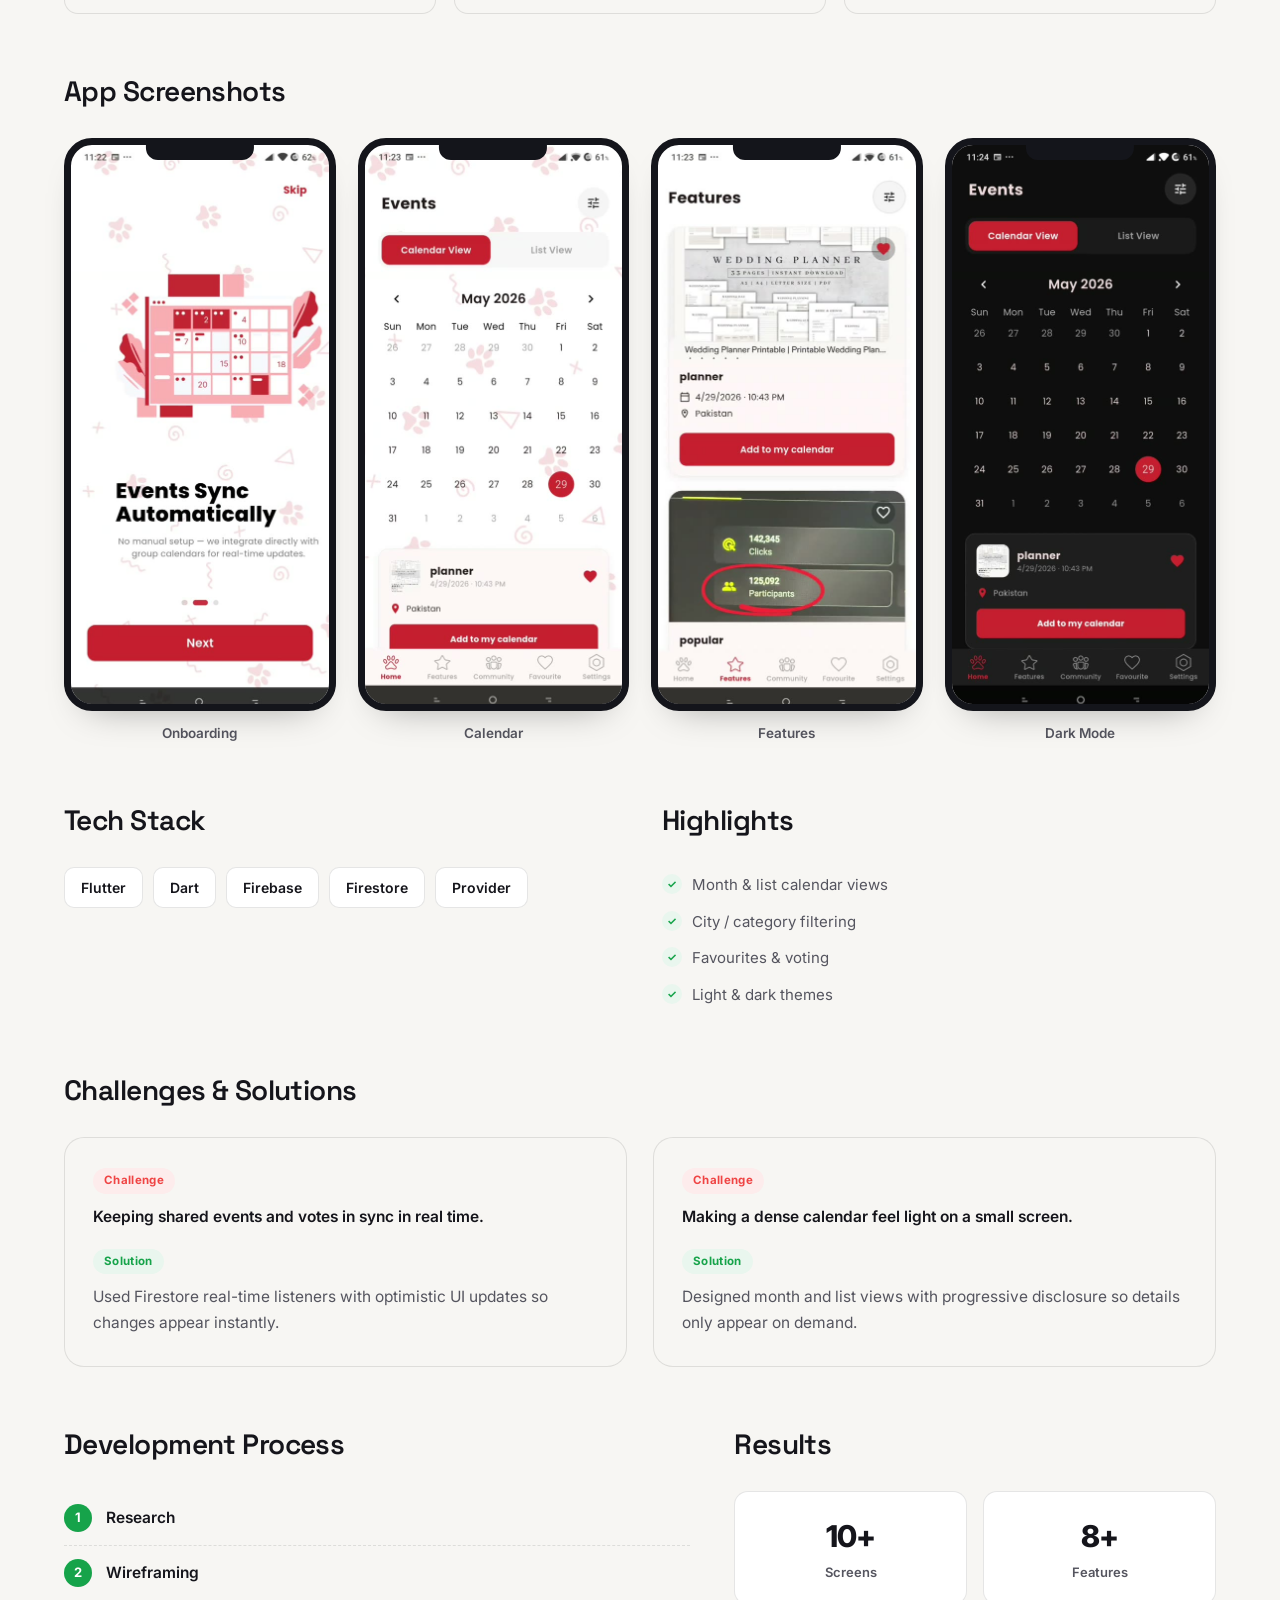
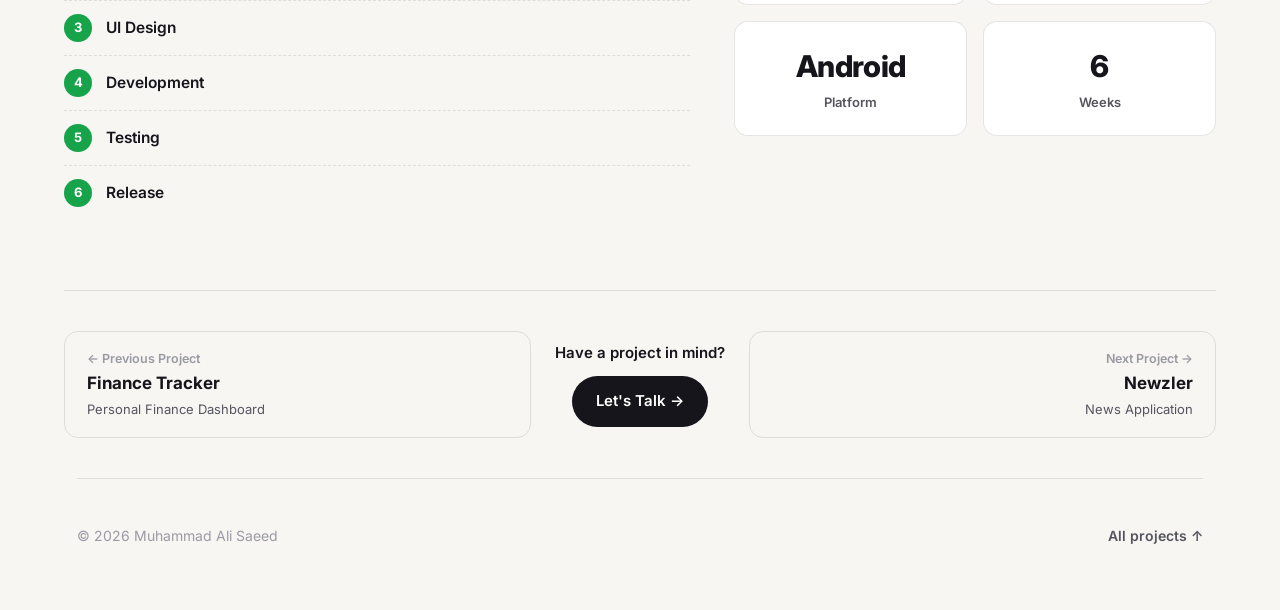
==== commit cdf2601d: "Redesign work & skills sections, add certificates, wire real links - Mobile Experiences: redesign pr" ====
--- a/project.html
+++ b/project.html
@@ -1,29 +1,51 @@
 <!doctype html>
-<html lang="en">
+<html lang="en" data-theme="dark">
 <head>
   <meta charset="utf-8" />
   <meta name="viewport" content="width=device-width, initial-scale=1" />
   <title>Project — Muhammad Ali Saeed</title>
   <meta name="description" content="Project case study — Muhammad Ali Saeed" />
+  <meta name="theme-color" content="#0b0b0f" />
+  <link rel="icon" href="data:image/svg+xml,%3Csvg xmlns='http://www.w3.org/2000/svg' viewBox='0 0 64 64'%3E%3Crect width='64' height='64' rx='14' fill='%237c6cff'/%3E%3Ctext x='50%25' y='54%25' dominant-baseline='middle' text-anchor='middle' font-family='Arial,sans-serif' font-weight='700' font-size='26' fill='white'%3EM%3C/text%3E%3C/svg%3E" />
+
   <link rel="preconnect" href="https://fonts.googleapis.com">
   <link rel="preconnect" href="https://fonts.gstatic.com" crossorigin>
-  <link href="https://fonts.googleapis.com/css2?family=Manrope:wght@300;400;500;600;700;800&display=swap" rel="stylesheet">
+  <link href="https://fonts.googleapis.com/css2?family=Space+Grotesk:wght@400;500;600;700&family=Inter:wght@300;400;500;600;700&family=JetBrains+Mono:wght@400;500&display=swap" rel="stylesheet">
   <link rel="stylesheet" href="styles.css" />
   <link rel="stylesheet" href="project.css" />
+
+  <script>
+    (function () {
+      try {
+        var t = localStorage.getItem('theme');
+        if (!t) t = matchMedia('(prefers-color-scheme: light)').matches ? 'light' : 'dark';
+        document.documentElement.setAttribute('data-theme', t);
+      } catch (e) {}
+    })();
+  </script>
 </head>
 <body>
+  <div class="bg-aurora" aria-hidden="true"></div>
+
   <!-- Navigation -->
-  <header class="nav" id="nav">
+  <header class="nav scrolled" id="nav">
     <a class="nav-logo" href="index.html#home" aria-label="Home">MAS<span class="dot">.</span></a>
-    <nav class="nav-links" id="navLinks">
+    <nav class="nav-links" id="navLinks" aria-label="Primary">
       <a href="index.html#home">Home</a>
       <a href="index.html#work">Work</a>
       <a href="index.html#about">About</a>
       <a href="index.html#contact">Contact</a>
     </nav>
-    <button class="nav-toggle" id="navToggle" aria-label="Toggle menu">
-      <span></span><span></span><span></span>
-    </button>
+    <div class="nav-actions">
+      <button class="theme-toggle" id="themeToggle" aria-label="Toggle color theme" title="Toggle theme">
+        <svg class="ico-sun" viewBox="0 0 24 24" width="18" height="18" fill="none" stroke="currentColor" stroke-width="2" stroke-linecap="round"><circle cx="12" cy="12" r="4"/><path d="M12 2v2M12 20v2M4.9 4.9l1.4 1.4M17.7 17.7l1.4 1.4M2 12h2M20 12h2M4.9 19.1l1.4-1.4M17.7 6.3l1.4-1.4"/></svg>
+        <svg class="ico-moon" viewBox="0 0 24 24" width="18" height="18" fill="none" stroke="currentColor" stroke-width="2" stroke-linecap="round" stroke-linejoin="round"><path d="M21 12.8A9 9 0 1 1 11.2 3a7 7 0 0 0 9.8 9.8z"/></svg>
+      </button>
+      <a href="index.html#contact" class="nav-cta">Let's talk</a>
+      <button class="nav-toggle" id="navToggle" aria-label="Toggle menu" aria-expanded="false">
+        <span></span><span></span><span></span>
+      </button>
+    </div>
   </header>
 
   <main class="pp" id="pp">
@@ -33,7 +55,7 @@
 
   <footer class="footer">
     <p>© <span id="year"></span> Muhammad Ali Saeed</p>
-    <p>Built with passion.</p>
+    <a href="index.html#work" class="footer-top">All projects ↑</a>
   </footer>
 
   <script src="projects-data.js"></script>
--- a/styles.css
+++ b/styles.css
@@ -1,54 +1,125 @@
-/* ============ Base ============ */
-:root {
-  --bg: #faf9f6;
-  --surface: #f1f0ec;
-  --text: #16161a;
-  --text-2: #595962;
-  --muted: #9a9aa2;
-  --line: #e4e3dd;
-  --dark: #16161a;
+/* ============================================================
+   Muhammad Ali Saeed — Portfolio
+   Design system + layout. Dark theme by default, light via
+   [data-theme="light"]. Shared tokens are consumed by
+   project.css for the case-study pages too.
+   ============================================================ */
+
+/* ---------- Theme tokens ---------- */
+:root,
+[data-theme="dark"] {
+  --bg: #0a0a0e;
+  --bg-2: #0f0f15;
+  --surface: #14141c;
+  --surface-2: #1a1a24;
+  --text: #f4f4f6;
+  --text-2: #a6a6b3;
+  --muted: #6c6c7a;
+  --line: rgba(255, 255, 255, 0.10);
+  --line-2: rgba(255, 255, 255, 0.06);
+  --dark: #14141c;
+  --on-accent: #0a0a0e;
+
+  --accent: #8b7cff;
+  --accent-2: #3ad6c3;
+  --accent-soft: rgba(139, 124, 255, 0.14);
+  --grad: linear-gradient(120deg, #8b7cff 0%, #6ad0ff 50%, #3ad6c3 100%);
+  --shadow-color: 0, 0, 0;
+
   --radius: 14px;
   --radius-lg: 20px;
-  --easing: cubic-bezier(.2,.7,.2,1);
+  --radius-xl: 28px;
+  --easing: cubic-bezier(.2, .7, .2, 1);
   --maxw: 1180px;
+
+  color-scheme: dark;
+}
+
+[data-theme="light"] {
+  --bg: #f7f6f3;
+  --bg-2: #f1f0ec;
+  --surface: #ffffff;
+  --surface-2: #f3f2ee;
+  --text: #15151b;
+  --text-2: #55555f;
+  --muted: #9a9aa4;
+  --line: rgba(0, 0, 0, 0.10);
+  --line-2: rgba(0, 0, 0, 0.05);
+  --dark: #15151b;
+  --on-accent: #ffffff;
+
+  --accent: #6353e0;
+  --accent-2: #119e8c;
+  --accent-soft: rgba(99, 83, 224, 0.10);
+  --grad: linear-gradient(120deg, #6353e0 0%, #3aa6e0 50%, #119e8c 100%);
+  --shadow-color: 30, 30, 50;
+
+  color-scheme: light;
 }
 
 * { box-sizing: border-box; }
 html, body { margin: 0; padding: 0; }
 html { scroll-behavior: smooth; }
 body {
-  font-family: 'Manrope', system-ui, -apple-system, Segoe UI, Roboto, sans-serif;
+  font-family: 'Inter', system-ui, -apple-system, "Segoe UI", Roboto, sans-serif;
   background: var(--bg);
   color: var(--text);
   -webkit-font-smoothing: antialiased;
   text-rendering: optimizeLegibility;
   overflow-x: hidden;
   line-height: 1.5;
+  transition: background .4s ease, color .4s ease;
 }
 a { color: inherit; text-decoration: none; }
-
+::selection { background: var(--accent); color: var(--on-accent); }
+
+:focus-visible {
+  outline: 2px solid var(--accent);
+  outline-offset: 3px;
+  border-radius: 4px;
+}
+
+.skip-link {
+  position: fixed; top: -60px; left: 16px; z-index: 200;
+  background: var(--accent); color: var(--on-accent);
+  padding: 10px 16px; border-radius: 8px; font-weight: 600; font-size: 14px;
+  transition: top .25s ease;
+}
+.skip-link:focus { top: 16px; }
+
+/* ---------- Ambient background ---------- */
+.scroll-progress {
+  position: fixed; top: 0; left: 0; height: 3px; width: 0;
+  background: var(--grad); z-index: 100;
+  transition: width .1s linear;
+}
+.bg-aurora {
+  position: fixed; inset: 0; z-index: 0; pointer-events: none;
+  background:
+    radial-gradient(50% 50% at 15% 0%, var(--accent-soft) 0%, transparent 60%),
+    radial-gradient(45% 45% at 95% 15%, rgba(58, 214, 195, 0.12) 0%, transparent 60%),
+    radial-gradient(50% 50% at 50% 100%, rgba(106, 208, 255, 0.08) 0%, transparent 60%);
+  filter: blur(10px);
+}
 .bg-particles {
-  position: fixed; inset: 0;
-  width: 100%; height: 100%;
-  z-index: 0;
-  pointer-events: none;
+  position: fixed; inset: 0; width: 100%; height: 100%;
+  z-index: 0; pointer-events: none; opacity: .9;
+}
+.bg-grain {
+  position: fixed; inset: 0; z-index: 0; pointer-events: none; opacity: .04;
+  background-image: url("data:image/svg+xml,%3Csvg xmlns='http://www.w3.org/2000/svg' width='120' height='120'%3E%3Cfilter id='n'%3E%3CfeTurbulence type='fractalNoise' baseFrequency='0.9' numOctaves='3'/%3E%3C/filter%3E%3Crect width='100%25' height='100%25' filter='url(%23n)'/%3E%3C/svg%3E");
 }
 main, .nav, .footer { position: relative; z-index: 1; }
 
-/* shared label */
+/* ---------- Shared bits ---------- */
 .label {
-  font-size: 12px;
-  letter-spacing: .22em;
-  font-weight: 600;
-  color: var(--muted);
-  margin: 0 0 18px;
+  font-size: 12px; letter-spacing: .22em; font-weight: 600;
+  color: var(--accent); margin: 0 0 18px;
 }
 .section-title {
-  font-size: clamp(30px, 4vw, 44px);
-  font-weight: 500;
-  letter-spacing: -.02em;
-  line-height: 1.05;
-  margin: 0;
+  font-family: 'Space Grotesk', sans-serif;
+  font-size: clamp(30px, 4.4vw, 50px);
+  font-weight: 600; letter-spacing: -.025em; line-height: 1.04; margin: 0;
 }
 .arrow { display: inline-block; transition: transform .3s var(--easing); }
 
@@ -56,447 +127,641 @@
 .nav {
   position: fixed; top: 0; left: 0; right: 0; z-index: 50;
   display: flex; align-items: center; justify-content: space-between;
-  padding: 26px 6vw;
-  transition: padding .3s ease, background .3s ease, box-shadow .3s ease;
+  padding: 22px 6vw;
+  transition: padding .3s ease, background .3s ease, box-shadow .3s ease, border-color .3s ease;
+  border-bottom: 1px solid transparent;
 }
 .nav.scrolled {
-  padding: 16px 6vw;
-  background: rgba(250,249,246,0.82);
-  backdrop-filter: blur(10px);
-  -webkit-backdrop-filter: blur(10px);
-  box-shadow: 0 1px 0 var(--line);
+  padding: 13px 6vw;
+  background: color-mix(in srgb, var(--bg) 78%, transparent);
+  backdrop-filter: blur(14px) saturate(140%);
+  -webkit-backdrop-filter: blur(14px) saturate(140%);
+  border-bottom: 1px solid var(--line);
 }
 .nav-logo {
-  font-size: 24px; font-weight: 700; letter-spacing: -.03em;
-}
-.nav-logo .dot { color: var(--muted); }
-.nav-links { display: flex; align-items: center; gap: 40px; }
+  font-family: 'Space Grotesk', sans-serif;
+  font-size: 23px; font-weight: 700; letter-spacing: -.03em;
+}
+.nav-logo .dot { color: var(--accent); }
+.nav-links { display: flex; align-items: center; gap: 34px; }
 .nav-links a {
-  position: relative;
-  font-size: 15px; font-weight: 500; color: var(--text-2);
-  padding: 4px 0;
-  transition: color .25s ease;
+  position: relative; font-size: 14.5px; font-weight: 500; color: var(--text-2);
+  padding: 4px 0; transition: color .25s ease;
 }
 .nav-links a:hover { color: var(--text); }
 .nav-links a.active { color: var(--text); }
 .nav-links a.active::after {
-  content: ''; position: absolute; left: 0; right: 0; bottom: -2px;
-  height: 1.5px; background: var(--text);
-}
+  content: ''; position: absolute; left: 0; right: 0; bottom: -3px;
+  height: 2px; background: var(--grad); border-radius: 2px;
+}
+.nav-actions { display: flex; align-items: center; gap: 14px; }
+.theme-toggle {
+  width: 40px; height: 40px; display: grid; place-items: center;
+  background: var(--surface); border: 1px solid var(--line);
+  border-radius: 50%; color: var(--text); cursor: pointer;
+  transition: transform .25s var(--easing), border-color .25s ease, background .25s ease;
+}
+.theme-toggle:hover { transform: translateY(-2px) rotate(-15deg); border-color: var(--accent); }
+.theme-toggle .ico-moon { display: none; }
+[data-theme="light"] .theme-toggle .ico-sun { display: none; }
+[data-theme="light"] .theme-toggle .ico-moon { display: block; }
+.nav-cta {
+  font-size: 14px; font-weight: 600; color: var(--on-accent);
+  background: var(--text); padding: 10px 18px; border-radius: 999px;
+  transition: transform .25s var(--easing), opacity .25s ease;
+}
+.nav-cta:hover { transform: translateY(-2px); opacity: .9; }
 .nav-toggle {
   display: none; background: none; border: none; cursor: pointer;
-  width: 34px; height: 34px; padding: 7px;
+  width: 38px; height: 38px; padding: 9px;
   flex-direction: column; justify-content: space-around;
 }
-.nav-toggle span { display: block; width: 100%; height: 1.6px; background: var(--text); transition: .3s; }
+.nav-toggle span { display: block; width: 100%; height: 1.8px; background: var(--text); border-radius: 2px; transition: .3s; }
+.nav.open .nav-toggle span:nth-child(1) { transform: translateY(7px) rotate(45deg); }
+.nav.open .nav-toggle span:nth-child(2) { opacity: 0; }
+.nav.open .nav-toggle span:nth-child(3) { transform: translateY(-7px) rotate(-45deg); }
 
 /* ============ Hero ============ */
 .hero {
+  position: relative;
   width: min(var(--maxw), 88vw);
   margin: 0 auto;
   min-height: 100vh;
   display: grid;
-  grid-template-columns: 1fr 1fr;
+  grid-template-columns: 1.05fr .95fr;
   align-items: center;
   gap: 60px;
-  padding: 120px 0 60px;
+  padding: 130px 0 90px;
+}
+.status-pill {
+  display: inline-flex; align-items: center; gap: 9px;
+  font-size: 13px; font-weight: 600; color: var(--text-2);
+  background: var(--surface); border: 1px solid var(--line);
+  padding: 8px 15px; border-radius: 999px; margin-bottom: 24px;
+}
+.status-dot {
+  width: 8px; height: 8px; border-radius: 50%; background: #2ec26b;
+  box-shadow: 0 0 0 0 rgba(46, 194, 107, .6);
+  animation: pulse 2.2s infinite;
+}
+@keyframes pulse {
+  0% { box-shadow: 0 0 0 0 rgba(46, 194, 107, .55); }
+  70% { box-shadow: 0 0 0 9px rgba(46, 194, 107, 0); }
+  100% { box-shadow: 0 0 0 0 rgba(46, 194, 107, 0); }
 }
 .eyebrow {
-  font-size: 13px; letter-spacing: .25em; font-weight: 600;
-  color: var(--muted); margin: 0 0 18px;
+  font-size: 12px; letter-spacing: .2em; font-weight: 600;
+  color: var(--muted); margin: 0 0 16px;
 }
 .hero-name {
-  font-size: clamp(46px, 7vw, 86px);
-  font-weight: 500;
-  letter-spacing: -.035em;
-  line-height: .98;
+  font-family: 'Space Grotesk', sans-serif;
+  font-size: clamp(46px, 7.4vw, 92px);
+  font-weight: 600; letter-spacing: -.04em; line-height: .95;
+  margin: 0 0 20px;
+}
+.hero-name .line { display: block; overflow: hidden; }
+.hero-name .line span {
+  display: inline-block;
+  transform: translateY(110%);
+  animation: rise .9s var(--easing) forwards;
+}
+.hero-name .line:nth-child(2) span { animation-delay: .12s; }
+@keyframes rise { to { transform: translateY(0); } }
+
+.hero-role {
+  font-size: clamp(20px, 2.5vw, 29px);
+  font-weight: 500; color: var(--text); line-height: 1.3;
   margin: 0 0 22px;
-}
-.hero-role {
-  font-size: clamp(22px, 2.6vw, 32px);
-  font-weight: 400;
-  color: var(--text-2);
-  line-height: 1.18;
-  margin: 0 0 26px;
-}
+  opacity: 0; animation: fadeUp .8s var(--easing) .35s forwards;
+}
+.rotator {
+  display: inline-flex; align-items: center;
+  color: var(--accent); font-weight: 600;
+}
+.rotator-word {
+  display: inline-block;
+  background: var(--grad); -webkit-background-clip: text; background-clip: text;
+  -webkit-text-fill-color: transparent;
+}
+.rotator::after {
+  content: ''; display: inline-block; width: 2px; height: 1em;
+  background: var(--accent); margin-left: 3px; transform: translateY(2px);
+  animation: blink 1s steps(2) infinite;
+}
+@keyframes blink { 50% { opacity: 0; } }
 .hero-desc {
-  font-size: 16.5px;
-  color: var(--text-2);
-  line-height: 1.6;
-  margin: 0 0 38px;
-}
-.btn-dark {
-  display: inline-flex; align-items: center; gap: 28px;
-  background: var(--dark); color: #fff;
-  padding: 16px 26px;
-  border-radius: 8px;
-  font-size: 15px; font-weight: 500;
-  transition: transform .25s var(--easing), background .25s ease;
-}
-.btn-dark:hover { transform: translateY(-2px); background: #2a2a30; }
-.btn-dark:hover .arrow { transform: translateX(5px); }
-
-/* Hero image / portrait placeholder */
+  font-size: 16.5px; color: var(--text-2); line-height: 1.65;
+  margin: 0 0 34px; max-width: 480px;
+  opacity: 0; animation: fadeUp .8s var(--easing) .45s forwards;
+}
+@keyframes fadeUp { from { opacity: 0; transform: translateY(16px); } to { opacity: 1; transform: translateY(0); } }
+
+.hero-actions {
+  display: flex; flex-wrap: wrap; gap: 14px; margin-bottom: 30px;
+  opacity: 0; animation: fadeUp .8s var(--easing) .55s forwards;
+}
+.btn {
+  display: inline-flex; align-items: center; gap: 14px;
+  padding: 15px 26px; border-radius: 999px;
+  font-size: 15px; font-weight: 600; cursor: pointer;
+  transition: transform .25s var(--easing), box-shadow .3s ease, background .25s ease, border-color .25s ease, color .25s ease;
+  will-change: transform;
+}
+.btn-primary {
+  background: var(--text); color: var(--on-accent);
+  box-shadow: 0 14px 30px -16px rgba(var(--shadow-color), .5);
+}
+.btn-primary:hover { transform: translateY(-3px); box-shadow: 0 22px 44px -18px rgba(var(--shadow-color), .6); }
+.btn-primary:hover .arrow { transform: translateX(5px); }
+.btn-ghost {
+  background: transparent; color: var(--text); border: 1px solid var(--line);
+}
+.btn-ghost:hover { border-color: var(--accent); color: var(--accent); transform: translateY(-3px); }
+
+.hero-socials {
+  display: flex; gap: 12px;
+  opacity: 0; animation: fadeUp .8s var(--easing) .65s forwards;
+}
+.hero-socials a {
+  width: 44px; height: 44px; display: grid; place-items: center;
+  border: 1px solid var(--line); border-radius: 50%; color: var(--text-2);
+  background: var(--surface);
+  transition: color .25s ease, border-color .25s ease, transform .25s ease, background .25s ease;
+}
+.hero-socials a:hover {
+  color: var(--accent); border-color: var(--accent);
+  transform: translateY(-3px); background: var(--accent-soft);
+}
+
+/* Portrait */
 .hero-image { display: flex; justify-content: center; }
-.portrait, .portrait-img {
-  width: 100%;
-  max-width: 440px;
-  aspect-ratio: 4 / 4.6;
-  border-radius: var(--radius-lg);
-  object-fit: cover;
-}
-.portrait {
-  position: relative;
-  display: flex; flex-direction: column;
-  align-items: center; justify-content: center;
-  gap: 14px;
-  background:
-    radial-gradient(120% 90% at 30% 20%, #eceae4 0%, #e3e0d8 45%, #d8d4c9 100%);
+.portrait-frame {
+  position: relative; width: 100%; max-width: 430px;
+  opacity: 0; animation: fadeUp 1s var(--easing) .3s forwards;
+}
+.portrait-frame::before {
+  content: ''; position: absolute; inset: -2px; z-index: 0;
+  border-radius: var(--radius-xl);
+  background: var(--grad); opacity: .5; filter: blur(22px);
+}
+.portrait-img {
+  position: relative; z-index: 1;
+  width: 100%; aspect-ratio: 4 / 4.6;
+  border-radius: var(--radius-xl);
+  object-fit: cover; object-position: top center;
   border: 1px solid var(--line);
-  overflow: hidden;
-}
-.portrait::before {
-  content: '';
-  position: absolute; inset: 0;
-  background-image: radial-gradient(circle at 1px 1px, rgba(0,0,0,0.05) 1px, transparent 1.6px);
-  background-size: 22px 22px;
-  mask-image: radial-gradient(ellipse 80% 80% at 50% 40%, #000 30%, transparent 75%);
-  -webkit-mask-image: radial-gradient(ellipse 80% 80% at 50% 40%, #000 30%, transparent 75%);
-}
-.portrait-mono {
-  position: relative;
-  font-size: 88px; font-weight: 700; letter-spacing: -.04em;
-  color: rgba(22,22,26,0.14);
-}
-.portrait-tag {
-  position: relative;
-  font-size: 13px; letter-spacing: .12em; font-weight: 600;
-  color: var(--text-2);
-  background: rgba(255,255,255,0.6);
-  border: 1px solid var(--line);
-  padding: 7px 14px; border-radius: 999px;
-}
+  box-shadow: 0 40px 80px -40px rgba(0, 0, 0, .7);
+}
+.float-badge {
+  position: absolute; z-index: 2;
+  font-size: 13px; font-weight: 600; color: var(--text);
+  background: color-mix(in srgb, var(--surface) 80%, transparent);
+  -webkit-backdrop-filter: blur(8px); backdrop-filter: blur(8px);
+  border: 1px solid var(--line); border-radius: 999px;
+  padding: 8px 15px; box-shadow: 0 14px 30px -18px rgba(0, 0, 0, .6);
+  animation: floaty 5s ease-in-out infinite;
+}
+.fb-1 { top: 8%; left: -8%; animation-delay: 0s; }
+.fb-2 { top: 32%; right: -10%; animation-delay: .8s; }
+.fb-3 { bottom: 24%; left: -10%; animation-delay: 1.6s; }
+.fb-4 { bottom: 6%; right: -6%; animation-delay: 2.4s; }
+@keyframes floaty { 0%, 100% { transform: translateY(0); } 50% { transform: translateY(-9px); } }
+
+.scroll-cue {
+  position: absolute; bottom: 26px; left: 50%; transform: translateX(-50%);
+  width: 26px; height: 42px; border: 2px solid var(--line); border-radius: 14px;
+  display: grid; place-items: start center; padding-top: 7px;
+}
+.scroll-cue span {
+  width: 4px; height: 8px; border-radius: 2px; background: var(--accent);
+  animation: scrollDot 1.6s ease-in-out infinite;
+}
+@keyframes scrollDot { 0% { opacity: 0; transform: translateY(0); } 40% { opacity: 1; } 80% { opacity: 0; transform: translateY(12px); } 100% { opacity: 0; } }
+
+/* ============ Marquee ============ */
+.marquee {
+  overflow: hidden; border-top: 1px solid var(--line); border-bottom: 1px solid var(--line);
+  padding: 20px 0; background: var(--bg-2);
+  -webkit-mask-image: linear-gradient(90deg, transparent, #000 8%, #000 92%, transparent);
+  mask-image: linear-gradient(90deg, transparent, #000 8%, #000 92%, transparent);
+}
+.marquee-track {
+  display: flex; align-items: center; gap: 26px; width: max-content;
+  animation: scrollx 36s linear infinite;
+}
+.marquee-track span {
+  font-family: 'Space Grotesk', sans-serif;
+  font-size: 22px; font-weight: 500; color: var(--text-2); white-space: nowrap;
+}
+.marquee-track span:nth-child(even) { color: var(--accent); font-size: 12px; }
+@keyframes scrollx { to { transform: translateX(-50%); } }
+
+/* ============ Stats ============ */
+.stats {
+  width: min(var(--maxw), 88vw); margin: 0 auto;
+  display: grid; grid-template-columns: repeat(4, 1fr); gap: 24px;
+  padding: 72px 0 10px;
+}
+.stat { text-align: center; }
+.stat-num {
+  font-family: 'Space Grotesk', sans-serif;
+  display: block; font-size: clamp(34px, 5vw, 54px); font-weight: 700;
+  letter-spacing: -.03em; line-height: 1;
+  background: var(--grad); -webkit-background-clip: text; background-clip: text;
+  -webkit-text-fill-color: transparent;
+}
+.stat span { display: block; margin-top: 10px; font-size: 13.5px; color: var(--text-2); font-weight: 500; }
 
 /* ============ Selected Work ============ */
 .work {
-  background: var(--surface);
-  border-top: 1px solid var(--line);
-  border-bottom: 1px solid var(--line);
-  padding: 90px 0;
-  margin-top: 30px;
-}
-.work-head, .projects, .experience, .skills, .about-connect, .work-inner {
-  width: min(var(--maxw), 88vw);
-  margin: 0 auto;
+  border-top: 1px solid var(--line); border-bottom: 1px solid var(--line);
+  padding: 96px 0; margin-top: 80px;
+  background: var(--bg-2);
+}
+.work-inner, .work-head, .experience, .skills, .about-connect {
+  width: min(var(--maxw), 88vw); margin: 0 auto;
 }
 .work-head {
   display: flex; align-items: flex-end; justify-content: space-between;
-  margin-bottom: 46px;
+  margin-bottom: 44px; gap: 24px; flex-wrap: wrap;
 }
 .link-arrow {
   display: inline-flex; align-items: center; gap: 10px;
-  font-size: 15px; font-weight: 500; color: var(--text-2);
-  border-bottom: 1px solid var(--text);
-  padding-bottom: 4px;
-  transition: color .25s ease;
-}
-.link-arrow:hover { color: var(--text); }
-.link-arrow:hover .arrow { transform: translateX(5px); }
+  font-size: 15px; font-weight: 600; color: var(--text-2);
+  border-bottom: 1px solid var(--accent); padding-bottom: 4px;
+  transition: color .25s ease, gap .25s ease;
+}
+.link-arrow:hover { color: var(--text); gap: 16px; }
+.link-arrow:hover .arrow { transform: translateX(4px); }
 .link-arrow.dark { color: var(--text); }
 
-/* Featured showcase banner */
 .work-showcase {
-  display: block;
-  width: min(var(--maxw), 88vw);
-  margin: 0 auto 46px;
-  border-radius: var(--radius-lg);
-  border: 1px solid var(--line);
+  position: relative; display: block; margin: 0 0 56px;
+  border-radius: var(--radius-xl); border: 1px solid var(--line);
   overflow: hidden;
-  box-shadow: 0 24px 60px -34px rgba(0,0,0,0.45);
+  box-shadow: 0 30px 70px -40px rgba(0, 0, 0, .6);
   transition: transform .4s var(--easing), box-shadow .4s ease;
 }
-.work-showcase img {
-  display: block;
-  width: 100%;
-  height: auto;
-}
-.work-showcase:hover {
-  transform: translateY(-4px);
-  box-shadow: 0 30px 70px -34px rgba(0,0,0,0.55);
-}
-
-.projects {
-  display: grid;
-  grid-template-columns: repeat(3, 1fr);
-  gap: 34px 30px;
-}
+.work-showcase img { display: block; width: 100%; height: auto; }
+.work-showcase:hover { transform: translateY(-5px); box-shadow: 0 40px 90px -40px rgba(0, 0, 0, .7); }
+.showcase-tag {
+  position: absolute; bottom: 18px; left: 18px;
+  font-size: 13px; font-weight: 600; color: #fff;
+  background: rgba(0, 0, 0, .55); -webkit-backdrop-filter: blur(8px); backdrop-filter: blur(8px);
+  border: 1px solid rgba(255, 255, 255, .18); padding: 9px 16px; border-radius: 999px;
+}
+
+.projects { display: grid; gap: 36px 30px; }
 .project { display: flex; flex-direction: column; }
-.project-media {
-  display: flex; align-items: flex-end;
-  aspect-ratio: 4 / 3;
-  border-radius: var(--radius);
-  border: 1px solid var(--line);
-  padding: 16px;
-  overflow: hidden;
-  transition: transform .4s var(--easing), box-shadow .4s ease;
-}
-.project-media:hover {
-  transform: translateY(-5px);
-  box-shadow: 0 18px 40px -22px rgba(0,0,0,0.3);
-}
-.media-label {
-  font-size: 12px; font-weight: 600; letter-spacing: .04em;
-  color: rgba(22,22,26,0.55);
-  background: rgba(255,255,255,0.65);
-  padding: 6px 11px; border-radius: 999px;
-  backdrop-filter: blur(4px);
-}
-/* Tiles with real screenshots */
-.p1, .p2, .p3, .p4, .p5 {
-  background-size: cover;
-  background-position: center;
-  background-repeat: no-repeat;
-}
-.p1 { background-image: linear-gradient(180deg, rgba(0,0,0,0) 60%, rgba(0,0,0,.18)), url('projects/event_management.jpg'); }
-.p2 { background-image: linear-gradient(180deg, rgba(0,0,0,0) 60%, rgba(0,0,0,.18)), url('projects/newzler.jpg'); }
-.p3 { background-image: linear-gradient(180deg, rgba(0,0,0,0) 60%, rgba(0,0,0,.18)), url('projects/karyana_store.jpg'); }
-.p4 { background-image: linear-gradient(180deg, rgba(0,0,0,0) 55%, rgba(0,0,0,.22)), url('projects/nova_cinema.jpg'); background-position: top center; }
-.p5 { background-image: linear-gradient(180deg, rgba(0,0,0,0) 60%, rgba(0,0,0,.18)), url('projects/finance_tracker.jpg'); background-position: top center; }
-
-/* ---- Grouped grids: Mobile (phone mockups) vs Web (browser mockups) ---- */
+
+/* Grouped grids */
 .group-head {
   display: flex; align-items: center; justify-content: space-between;
-  margin: 0 0 30px; padding-bottom: 16px;
-  border-bottom: 1px solid var(--line);
-}
-.projects + .group-head { margin-top: 64px; }
-.group-label {
-  font-size: 12px; letter-spacing: .22em; font-weight: 700;
-  color: var(--text); margin: 0;
-}
+  margin: 0 0 30px; padding-bottom: 16px; border-bottom: 1px solid var(--line);
+}
+.projects + .group-head { margin-top: 70px; }
+.group-label { font-size: 12px; letter-spacing: .22em; font-weight: 700; color: var(--text); margin: 0; }
 .group-tag {
   font-size: 12.5px; font-weight: 600; color: var(--text-2);
-  background: var(--bg); border: 1px solid var(--line);
+  background: var(--surface); border: 1px solid var(--line);
   padding: 7px 15px; border-radius: 999px;
 }
-
-.projects--mobile { grid-template-columns: repeat(3, 1fr); gap: 30px; align-items: start; }
-.projects--web { grid-template-columns: repeat(2, 1fr); gap: 38px; align-items: start; }
-.projects--mobile .project { max-width: 290px; width: 100%; margin: 0 auto; }
-
-/* Base device */
+.projects--web { grid-template-columns: repeat(2, 1fr); gap: 40px; align-items: start; }
+
+/* Device base */
 .device {
-  display: block; position: relative;
+  display: block; position: relative; overflow: hidden;
   background-size: cover; background-repeat: no-repeat;
   transition: transform .45s var(--easing), box-shadow .45s ease;
 }
-
-/* ---- Phone mockup ---- */
-.device.phone {
-  aspect-ratio: 9 / 19;
-  border-radius: 38px;
-  border: 9px solid #14151b;
-  background-color: #0b0c10;
-  background-position: top center;
-  background-clip: padding-box;
-  box-shadow:
-    0 32px 55px -26px rgba(0,0,0,.6),
-    0 10px 22px -14px rgba(0,0,0,.5),
-    inset 0 0 0 2px rgba(255,255,255,.05);
-}
-.device.phone .notch {
-  position: absolute; top: 0; left: 50%; transform: translateX(-50%);
-  width: 42%; height: 19px; background: #14151b;
-  border-radius: 0 0 14px 14px; z-index: 3;
-}
-.device.phone:hover {
-  transform: translateY(-8px) rotate(-1deg);
-  box-shadow:
-    0 46px 75px -28px rgba(0,0,0,.62),
-    0 14px 30px -16px rgba(0,0,0,.55),
-    inset 0 0 0 2px rgba(255,255,255,.06);
-}
-
-/* ---- Browser mockup ---- */
+.device-cta {
+  position: absolute; inset: 0; z-index: 4; display: grid; place-items: center;
+  font-size: 14px; font-weight: 700; color: #fff; letter-spacing: .01em;
+  background: linear-gradient(180deg, rgba(10,10,16,.2), rgba(10,10,16,.72));
+  opacity: 0; transition: opacity .3s ease;
+}
+.device:hover .device-cta { opacity: 1; }
+
+.p4, .p5 { background-size: cover; background-position: center; }
+.p4 { background-image: url('projects/nova_cinema.jpg'); background-position: top center; }
+.p5 { background-image: url('projects/finance_tracker.jpg'); background-position: top center; }
+
+/* Browser mockup */
 .device.browser {
-  aspect-ratio: 16 / 10.4;
-  border-radius: 12px;
-  background-color: #14151b;
-  background-origin: content-box;
-  background-clip: content-box;
-  background-position: top center;
-  padding-top: 36px;
-  overflow: hidden;
-  border: 1px solid rgba(0,0,0,.08);
-  box-shadow: 0 28px 52px -26px rgba(0,0,0,.45), 0 8px 18px -12px rgba(0,0,0,.4);
+  aspect-ratio: 16 / 10.4; border-radius: 12px; background-color: #14151b;
+  background-origin: content-box; background-clip: content-box; background-position: top center;
+  padding-top: 36px; border: 1px solid rgba(0, 0, 0, .08);
+  box-shadow: 0 28px 52px -26px rgba(0, 0, 0, .45), 0 8px 18px -12px rgba(0, 0, 0, .4);
 }
 .device.browser .chrome {
-  position: absolute; top: 0; left: 0; right: 0; height: 36px;
-  background: #1c1d24; display: flex; align-items: center; gap: 8px;
-  padding: 0 14px; z-index: 3;
+  position: absolute; top: 0; left: 0; right: 0; height: 36px; background: #1c1d24;
+  display: flex; align-items: center; gap: 8px; padding: 0 14px; z-index: 3;
 }
 .device.browser .chrome i { width: 10px; height: 10px; border-radius: 50%; background: #ff5f57; }
 .device.browser .chrome i:nth-child(2) { background: #febc2e; }
 .device.browser .chrome i:nth-child(3) { background: #28c840; }
 .device.browser .chrome b {
   margin-left: 14px; flex: 1; max-width: 260px;
-  font-family: ui-monospace, SFMono-Regular, Menlo, monospace;
+  font-family: 'JetBrains Mono', ui-monospace, monospace;
   font-size: 11.5px; font-weight: 500; color: #9aa0ad;
   background: #0f1014; border-radius: 7px; padding: 5px 14px;
   overflow: hidden; white-space: nowrap; text-overflow: ellipsis;
 }
 .device.browser:hover {
   transform: translateY(-7px);
-  box-shadow: 0 40px 70px -28px rgba(0,0,0,.55), 0 12px 26px -14px rgba(0,0,0,.45);
-}
-
-/* Tech caption (moved out of the device screen) */
+  box-shadow: 0 40px 70px -28px rgba(0, 0, 0, .55), 0 12px 26px -14px rgba(0, 0, 0, .45);
+}
+
 .project-info .tech {
-  display: inline-block; margin-top: 8px;
-  font-size: 12px; font-weight: 600; letter-spacing: .02em;
-  color: var(--text-2);
-  background: var(--surface); border: 1px solid var(--line);
-  padding: 4px 11px; border-radius: 999px;
-}
-
-.project-row {
-  display: flex; align-items: center; gap: 16px;
-  padding: 18px 2px 0;
-  border-top: 0;
-}
-.project-num { font-size: 13px; color: var(--muted); font-weight: 600; }
+  display: inline-block; margin-top: 9px;
+  font-family: 'JetBrains Mono', monospace;
+  font-size: 11.5px; font-weight: 500; letter-spacing: .01em; color: var(--accent);
+  background: var(--accent-soft); border: 1px solid var(--line); padding: 4px 11px; border-radius: 7px;
+}
+.project-row { display: flex; align-items: center; gap: 16px; padding: 18px 2px 0; }
+.project-num { font-family: 'Space Grotesk', sans-serif; font-size: 13px; color: var(--muted); font-weight: 600; }
 .project-info { flex: 1; }
-.project-info h3 { font-size: 18px; font-weight: 600; margin: 0 0 2px; letter-spacing: -.01em; }
+.project-info h3 { font-size: 18px; font-weight: 600; margin: 0 0 3px; letter-spacing: -.01em; }
 .project-info p { font-size: 14px; color: var(--text-2); margin: 0; }
 .project-row .arrow { color: var(--text-2); }
-.project:hover .project-row .arrow { transform: translateX(5px); color: var(--text); }
+.project:hover .project-row .arrow { transform: translateX(5px); color: var(--accent); }
+.project:hover .project-info h3 { color: var(--accent); }
+
+/* ---- Featured mobile experiences ---- */
+.mx-head { max-width: 640px; margin: 0 0 46px; }
+.mx-eyebrow {
+  font-size: 12px; letter-spacing: .24em; font-weight: 700;
+  color: var(--accent); margin: 0 0 14px;
+}
+.mx-title {
+  font-family: 'Space Grotesk', sans-serif;
+  font-size: clamp(30px, 4.4vw, 46px); font-weight: 700; letter-spacing: -.02em;
+  line-height: 1.05; margin: 0 0 16px;
+}
+.mx-sub { font-size: 16px; line-height: 1.6; color: var(--text-2); margin: 0 0 22px; max-width: 540px; }
+.mx-rule { display: block; width: 60px; height: 3px; border-radius: 3px; background: var(--accent); }
+
+.mcards { display: grid; grid-template-columns: repeat(3, 1fr); gap: 30px; align-items: stretch; }
+.mcards + .group-head { margin-top: 80px; }
+
+.mcard { display: flex; }
+.mcard-inner {
+  display: flex; flex-direction: column; width: 100%;
+  background: var(--surface); border: 1px solid var(--line);
+  border-radius: var(--radius-lg); overflow: hidden;
+  transition: transform .45s var(--easing), box-shadow .45s ease, border-color .35s ease;
+}
+.mcard-inner:hover {
+  transform: translateY(-8px);
+  border-color: color-mix(in srgb, var(--accent) 45%, var(--line));
+  box-shadow: 0 38px 80px -42px rgba(var(--shadow-color), .85);
+}
+
+/* Stage holding the phone mockup */
+.mcard-stage {
+  position: relative; height: clamp(300px, 30vw, 332px); overflow: hidden;
+  background:
+    radial-gradient(120% 85% at 50% 0%, color-mix(in srgb, var(--accent) 12%, transparent), transparent 72%),
+    var(--surface-2);
+  border-bottom: 1px solid var(--line);
+}
+.mphone {
+  position: absolute; left: 50%; bottom: -40px;
+  transform: translateX(-50%) rotate(-5deg); transform-origin: bottom center;
+  width: 178px; aspect-ratio: 9 / 19;
+  border-radius: 22px 22px 0 0; overflow: hidden; background: #0b0c10;
+  box-shadow: 0 26px 50px -20px rgba(0, 0, 0, .45), 0 6px 18px -8px rgba(0, 0, 0, .3), inset 0 0 0 1px rgba(255, 255, 255, .06);
+  transition: transform .55s var(--easing), box-shadow .45s ease;
+}
+.mcard-inner:hover .mphone {
+  transform: translateX(-50%) translateY(-12px) rotate(0deg);
+  box-shadow: 0 36px 64px -22px rgba(0, 0, 0, .5), 0 8px 22px -8px rgba(0, 0, 0, .34), inset 0 0 0 1px rgba(255, 255, 255, .08);
+}
+.mphone img { display: block; width: 100%; height: 100%; object-fit: cover; object-position: top center; }
+.mcard-view {
+  position: absolute; left: 50%; bottom: 18px; transform: translate(-50%, 10px);
+  display: inline-flex; align-items: center; gap: 7px; z-index: 4;
+  font-size: 13px; font-weight: 700; color: #fff;
+  background: rgba(10, 10, 16, .62); -webkit-backdrop-filter: blur(8px); backdrop-filter: blur(8px);
+  border: 1px solid rgba(255, 255, 255, .18); padding: 9px 16px; border-radius: 999px;
+  opacity: 0; pointer-events: none; transition: opacity .3s ease, transform .3s ease;
+}
+.mcard-inner:hover .mcard-view { opacity: 1; transform: translate(-50%, 0); }
+
+/* Card body */
+.mcard-body { padding: 22px 24px 26px; display: flex; flex-direction: column; flex: 1; }
+.mcard-index { display: flex; align-items: center; gap: 12px; margin-bottom: 14px; }
+.mcard-index span { font-family: 'Space Grotesk', sans-serif; font-size: 14px; font-weight: 700; color: var(--accent); }
+.mcard-index i { height: 1px; width: 46px; background: var(--line); }
+.mcard-head { display: flex; align-items: baseline; justify-content: space-between; gap: 12px; margin-bottom: 12px; }
+.mcard-head h4 {
+  font-family: 'Space Grotesk', sans-serif;
+  font-size: 20px; font-weight: 600; letter-spacing: -.01em; margin: 0; transition: color .3s ease;
+}
+.mcard-inner:hover .mcard-head h4 { color: var(--accent); }
+.mcard-cat { font-size: 12.5px; font-weight: 500; color: var(--muted); white-space: nowrap; }
+.mcard-desc { font-size: 14.5px; line-height: 1.6; color: var(--text-2); margin: 0 0 20px; }
+.mcard-tags { display: flex; flex-wrap: wrap; gap: 8px; margin-top: auto; }
+.mcard-tags span {
+  font-size: 12px; font-weight: 600; color: var(--text-2);
+  background: var(--surface-2); border: 1px solid var(--line);
+  padding: 6px 13px; border-radius: 999px; transition: border-color .3s ease, color .3s ease;
+}
+.mcard-inner:hover .mcard-tags span { border-color: color-mix(in srgb, var(--accent) 30%, var(--line)); }
 
 /* ============ Experience ============ */
-.experience { padding: 100px 0 20px; }
-.experience .section-title, .skills .section-title { margin-bottom: 48px; }
+.experience { padding: 110px 0 20px; }
+.experience .section-title, .skills .section-title { margin-bottom: 50px; }
 .exp-list { display: grid; gap: 0; }
 .exp-item {
-  display: grid;
-  grid-template-columns: 220px 1fr;
-  gap: 40px;
-  padding: 30px 0;
-  border-top: 1px solid var(--line);
+  display: grid; grid-template-columns: 220px 1fr; gap: 40px;
+  padding: 32px 0; border-top: 1px solid var(--line);
+  transition: background .3s ease;
 }
 .exp-item:last-child { border-bottom: 1px solid var(--line); }
+.exp-item:hover { background: linear-gradient(90deg, var(--accent-soft), transparent 70%); }
 .exp-when { display: flex; flex-direction: column; gap: 4px; }
 .exp-when span { font-size: 14px; font-weight: 600; }
 .exp-when .exp-place { font-weight: 400; color: var(--muted); font-size: 13.5px; }
 .exp-what h3 { font-size: 21px; font-weight: 600; margin: 0 0 4px; letter-spacing: -.01em; }
-.exp-org { color: var(--text-2); font-size: 14.5px; margin: 0 0 12px; }
-.exp-what p { color: var(--text-2); font-size: 15.5px; line-height: 1.6; margin: 0; max-width: 640px; }
+.exp-org { color: var(--accent); font-size: 14.5px; margin: 0 0 12px; font-weight: 500; }
+.exp-what p { color: var(--text-2); font-size: 15.5px; line-height: 1.6; margin: 0; max-width: 660px; }
 .exp-what strong { color: var(--text); font-weight: 600; }
+.cert-link {
+  display: inline-flex; align-items: center; gap: 8px; margin-top: 16px;
+  font-size: 13px; font-weight: 600; color: var(--accent);
+  background: var(--accent-soft); border: 1px solid var(--line);
+  padding: 8px 14px; border-radius: 999px; cursor: pointer;
+  transition: transform .25s var(--easing), border-color .25s ease, background .25s ease;
+}
+.cert-link svg { flex: none; }
+.cert-link:hover { transform: translateY(-2px); border-color: var(--accent); background: color-mix(in srgb, var(--accent) 18%, transparent); }
+
+/* ---- Lightbox ---- */
+.lightbox {
+  position: fixed; inset: 0; z-index: 150;
+  display: grid; place-items: center; padding: 5vh 5vw;
+  background: rgba(6, 6, 10, 0.82); -webkit-backdrop-filter: blur(8px); backdrop-filter: blur(8px);
+  opacity: 0; animation: lbIn .25s var(--easing) forwards;
+}
+.lightbox[hidden] { display: none; }
+@keyframes lbIn { to { opacity: 1; } }
+.lightbox-fig {
+  margin: 0; max-width: 1000px; width: 100%;
+  display: flex; flex-direction: column; align-items: center; gap: 16px;
+  transform: scale(.96); animation: lbZoom .3s var(--easing) forwards;
+}
+@keyframes lbZoom { to { transform: scale(1); } }
+.lightbox-fig img {
+  max-width: 100%; max-height: 78vh; width: auto; height: auto;
+  border-radius: 12px; border: 1px solid rgba(255, 255, 255, .14);
+  box-shadow: 0 40px 90px -30px rgba(0, 0, 0, .8); background: #fff;
+}
+.lightbox-fig figcaption {
+  font-size: 14px; font-weight: 500; color: #e6e6ee; text-align: center;
+  max-width: 640px; line-height: 1.5;
+}
+.lightbox-close {
+  position: absolute; top: 22px; right: 26px;
+  width: 46px; height: 46px; display: grid; place-items: center;
+  font-size: 30px; line-height: 1; color: #fff;
+  background: rgba(255, 255, 255, .1); border: 1px solid rgba(255, 255, 255, .2);
+  border-radius: 50%; cursor: pointer;
+  transition: background .2s ease, transform .2s ease;
+}
+.lightbox-close:hover { background: rgba(255, 255, 255, .2); transform: rotate(90deg); }
 
 /* ============ Skills ============ */
-.skills { padding: 90px 0 30px; }
-.skills-cols {
-  display: grid;
-  grid-template-columns: repeat(4, 1fr);
-  gap: 30px;
-}
-.skill-col h4 {
-  font-size: 13px; letter-spacing: .08em; font-weight: 700;
-  margin: 0 0 16px; padding-bottom: 14px;
-  border-bottom: 1px solid var(--line);
-}
-.skill-col ul { list-style: none; margin: 0; padding: 0; }
-.skill-col li { font-size: 15px; color: var(--text-2); padding: 6px 0; }
+.skills { padding: 100px 0 30px; }
+.skills-head { max-width: 560px; margin: 0 0 50px; }
+.skills-head .section-title { margin-bottom: 16px; }
+.skills-sub { font-size: 16px; line-height: 1.6; color: var(--text-2); margin: 0; max-width: 520px; }
+
+.skills-grid { display: grid; grid-template-columns: repeat(4, 1fr); gap: 22px; align-items: stretch; }
+.skill-card {
+  background: var(--surface); border: 1px solid var(--line); border-radius: var(--radius-lg);
+  padding: 28px 26px 30px; display: flex; flex-direction: column;
+  transition: transform .3s var(--easing), border-color .3s ease, box-shadow .3s ease;
+}
+.skill-card:hover {
+  transform: translateY(-4px);
+  border-color: color-mix(in srgb, var(--accent) 45%, var(--line));
+  box-shadow: 0 26px 54px -34px rgba(var(--shadow-color), .6);
+}
+.skill-ico {
+  width: 46px; height: 46px; flex: none; display: grid; place-items: center; margin-bottom: 22px;
+  color: var(--accent); background: var(--accent-soft); border: 1px solid var(--line); border-radius: 13px;
+}
+.skill-ico svg { width: 21px; height: 21px; }
+.skill-card h4 { font-size: 19px; font-weight: 600; margin: 0 0 12px; letter-spacing: -.01em; }
+.skill-desc { font-size: 14px; line-height: 1.6; color: var(--text-2); margin: 0; }
+
+.skill-list {
+  list-style: none; margin: 22px 0 0; padding: 22px 0 0;
+  border-top: 1px solid var(--line); display: flex; flex-direction: column;
+}
+.skill-list li { display: flex; align-items: center; gap: 12px; padding: 8px 0; font-size: 14.5px; color: var(--text-2); }
+.skill-list .dot { width: 8px; height: 8px; border-radius: 50%; background: var(--muted); opacity: .45; flex: none; }
+.skill-list li.primary .dot { background: var(--accent); opacity: 1; }
+.skill-list .name { flex: 1; }
+.skill-list li.primary .name { color: var(--text); font-weight: 500; }
+.skill-list .tag {
+  font-size: 11px; font-weight: 600; letter-spacing: .02em; color: var(--text-2);
+  background: var(--surface-2); border: 1px solid var(--line); padding: 3px 10px; border-radius: 999px;
+}
 
 /* ============ About + Connect ============ */
 .about-connect {
-  display: grid;
-  grid-template-columns: 1fr 1fr;
-  gap: 70px;
-  padding: 100px 0;
-  margin-top: 40px;
-  border-top: 1px solid var(--line);
+  display: grid; grid-template-columns: 1fr 1fr; gap: 70px;
+  padding: 110px 0; margin-top: 40px; border-top: 1px solid var(--line);
 }
 .block-title {
-  font-size: clamp(24px, 2.6vw, 32px);
-  font-weight: 500; letter-spacing: -.02em; line-height: 1.18;
-  margin: 0 0 22px;
-}
-.about-body {
-  color: var(--text-2); font-size: 16px; line-height: 1.7;
-  margin: 0 0 26px; max-width: 480px;
-}
+  font-family: 'Space Grotesk', sans-serif;
+  font-size: clamp(24px, 2.8vw, 34px); font-weight: 600; letter-spacing: -.025em;
+  line-height: 1.18; margin: 0 0 22px;
+}
+.about-body { color: var(--text-2); font-size: 16px; line-height: 1.7; margin: 0 0 26px; max-width: 480px; }
 .email-link {
   display: inline-flex; align-items: center; gap: 16px;
-  font-size: clamp(17px, 1.8vw, 21px); font-weight: 500;
-  border-bottom: 1px solid var(--text);
-  padding-bottom: 8px; margin-bottom: 32px;
-  transition: gap .25s ease;
-}
-.email-link:hover { gap: 24px; }
+  font-family: 'Space Grotesk', sans-serif;
+  font-size: clamp(17px, 1.9vw, 23px); font-weight: 500;
+  border-bottom: 1px solid var(--accent); padding-bottom: 8px; margin-bottom: 32px;
+  transition: gap .25s ease, color .25s ease;
+}
+.email-link:hover { gap: 24px; color: var(--accent); }
 .email-link:hover .arrow { transform: translateX(5px); }
 .socials { display: flex; gap: 14px; }
 .socials a {
-  width: 44px; height: 44px;
-  display: inline-flex; align-items: center; justify-content: center;
-  border: 1px solid var(--line); border-radius: 50%;
-  font-size: 14px; font-weight: 600; color: var(--text-2);
+  width: 46px; height: 46px; display: grid; place-items: center;
+  border: 1px solid var(--line); border-radius: 50%; color: var(--text-2);
+  background: var(--surface);
   transition: background .25s ease, color .25s ease, transform .25s ease, border-color .25s ease;
 }
-.socials a:hover {
-  background: var(--dark); color: #fff; border-color: var(--dark);
-  transform: translateY(-3px);
-}
+.socials a:hover { background: var(--accent); color: var(--on-accent); border-color: var(--accent); transform: translateY(-3px); }
 
 /* ============ Footer ============ */
 .footer {
-  width: min(var(--maxw), 88vw);
-  margin: 0 auto;
-  padding: 30px 0 50px;
-  border-top: 1px solid var(--line);
-  display: flex; align-items: center; justify-content: space-between;
+  width: min(var(--maxw), 88vw); margin: 0 auto;
+  padding: 32px 0 50px; border-top: 1px solid var(--line);
+  display: flex; align-items: center; justify-content: space-between; gap: 16px; flex-wrap: wrap;
   color: var(--muted); font-size: 14px;
 }
-
-/* ============ Reveal ============ */
-.hero-text, .work-head, .project, .exp-item, .skill-col, .about, .connect {
-  opacity: 0; transform: translateY(26px);
+.footer-top { color: var(--text-2); font-weight: 600; transition: color .2s ease; }
+.footer-top:hover { color: var(--accent); }
+
+/* ============ Reveal on scroll ============ */
+.work-head, .project, .mcard, .exp-item, .skill-card, .about, .connect, .stat, .section-title {
+  opacity: 0; transform: translateY(28px);
   transition: opacity .8s var(--easing), transform .8s var(--easing);
 }
 .in { opacity: 1 !important; transform: translateY(0) !important; }
-.project:nth-child(2), .skill-col:nth-child(2), .exp-item:nth-child(2) { transition-delay: .08s; }
-.project:nth-child(3), .skill-col:nth-child(3), .exp-item:nth-child(3) { transition-delay: .16s; }
-.skill-col:nth-child(4) { transition-delay: .24s; }
-.hero-image { opacity: 0; transform: scale(.97); transition: opacity 1s var(--easing) .15s, transform 1s var(--easing) .15s; }
-.hero-image.in { opacity: 1; transform: scale(1); }
+.project:nth-child(2), .mcard:nth-child(2), .skill-card:nth-child(2), .exp-item:nth-child(2), .stat:nth-child(2) { transition-delay: .08s; }
+.project:nth-child(3), .mcard:nth-child(3), .skill-card:nth-child(3), .exp-item:nth-child(3), .stat:nth-child(3) { transition-delay: .16s; }
+.skill-card:nth-child(4), .stat:nth-child(4) { transition-delay: .24s; }
 
 /* ============ Responsive ============ */
 @media (max-width: 940px) {
-  .hero { grid-template-columns: 1fr; gap: 40px; min-height: auto; padding-top: 130px; }
+  .hero { grid-template-columns: 1fr; gap: 48px; min-height: auto; padding-top: 130px; }
   .hero-image { order: -1; }
-  .portrait { max-width: 340px; }
-  .projects { grid-template-columns: repeat(2, 1fr); }
-  .projects--mobile { grid-template-columns: repeat(3, 1fr); }
+  .portrait-frame { max-width: 320px; }
+  .scroll-cue { display: none; }
+  .stats { grid-template-columns: repeat(2, 1fr); gap: 34px 24px; }
+  .mcards { grid-template-columns: repeat(2, 1fr); }
   .projects--web { grid-template-columns: 1fr; }
-  .skills-cols { grid-template-columns: repeat(2, 1fr); gap: 30px 24px; }
-  .about-connect { grid-template-columns: 1fr; gap: 50px; }
+  .skills-grid { grid-template-columns: repeat(2, 1fr); }
+  .about-connect { grid-template-columns: 1fr; gap: 56px; }
   .exp-item { grid-template-columns: 1fr; gap: 10px; }
 
+  .nav-cta { display: none; }
   .nav-toggle { display: flex; }
   .nav-links {
-    position: absolute; top: 100%; right: 6vw;
+    position: absolute; top: calc(100% + 8px); right: 6vw;
     flex-direction: column; align-items: flex-start; gap: 18px;
-    background: var(--bg); border: 1px solid var(--line);
-    border-radius: 14px; padding: 22px 26px;
+    background: var(--surface); border: 1px solid var(--line);
+    border-radius: 16px; padding: 22px 28px;
     opacity: 0; transform: scale(.96); transform-origin: top right; pointer-events: none;
     transition: opacity .25s ease, transform .25s ease;
-    box-shadow: 0 20px 50px -24px rgba(0,0,0,0.3);
+    box-shadow: 0 24px 60px -28px rgba(0, 0, 0, .5);
   }
   .nav.open .nav-links { opacity: 1; transform: scale(1); pointer-events: auto; }
 }
 @media (max-width: 560px) {
-  .projects { grid-template-columns: 1fr; }
-  .projects--mobile { grid-template-columns: repeat(2, 1fr); gap: 18px; }
-  .projects--web { grid-template-columns: 1fr; }
-  .skills-cols { grid-template-columns: 1fr; }
-  .footer { flex-direction: column; gap: 8px; }
-  .btn-dark { width: 100%; justify-content: space-between; }
-}
+  .mcards { grid-template-columns: 1fr; gap: 22px; max-width: 380px; margin-inline: auto; }
+  .skills-grid { grid-template-columns: 1fr; }
+  .float-badge { font-size: 11.5px; padding: 6px 12px; }
+  .fb-1 { left: -2%; } .fb-3 { left: -2%; } .fb-2 { right: -2%; } .fb-4 { right: -2%; }
+  .footer { flex-direction: column; gap: 8px; text-align: center; }
+  .hero-actions .btn { flex: 1; justify-content: center; }
+}
+
+/* ============ Reduced motion ============ */
+@media (prefers-reduced-motion: reduce) {
+  *, *::before, *::after {
+    animation-duration: .001ms !important; animation-iteration-count: 1 !important;
+    transition-duration: .001ms !important; scroll-behavior: auto !important;
+  }
+  .hero-name .line span, .hero-role, .hero-desc, .hero-actions, .hero-socials, .portrait-frame { opacity: 1; transform: none; }
+  .marquee-track { animation: none; }
+  .rotator::after { display: none; }
+  .work-head, .project, .mcard, .exp-item, .skill-card, .about, .connect, .stat, .section-title { opacity: 1; transform: none; }
+}
--- a/project.css
+++ b/project.css
@@ -1,8 +1,26 @@
 /* ============ Project case-study page ============ */
-:root { --pp-green: #16a34a; --pp-green-bg: #e9f6ee; --pp-red: #ef4444; --pp-red-bg: #fdecec; }
+:root,
+[data-theme="dark"] {
+  --pp-green: #34d399; --pp-green-bg: rgba(52, 211, 153, .14);
+  --pp-red: #f87171; --pp-red-bg: rgba(248, 113, 113, .14);
+}
+[data-theme="light"] {
+  --pp-green: #16a34a; --pp-green-bg: #e9f6ee;
+  --pp-red: #ef4444; --pp-red-bg: #fdecec;
+}
+
+/* btn-dark is used by project.js (live demo / prev-next CTA) */
+.btn-dark {
+  display: inline-flex; align-items: center; gap: 10px;
+  background: var(--text); color: var(--on-accent);
+  padding: 14px 24px; border-radius: 999px;
+  font-size: 15px; font-weight: 600;
+  transition: transform .25s var(--easing), opacity .25s ease;
+}
+.btn-dark:hover { transform: translateY(-2px); opacity: .9; }
 
 .pp-loading { text-align: center; padding: 200px 0; color: var(--muted); }
-.pp-wrap { width: min(var(--maxw), 90vw); margin: 0 auto; padding: 110px 0 40px; }
+.pp-wrap { width: min(var(--maxw), 90vw); margin: 0 auto; padding: 120px 0 40px; }
 
 .pp-back {
   display: inline-block; margin-bottom: 30px;
@@ -18,11 +36,11 @@
 }
 .pp-badge {
   display: inline-block; font-size: 12.5px; font-weight: 700; letter-spacing: .02em;
-  color: var(--pp-green); background: var(--pp-green-bg);
-  border: 1px solid #cdeedd; padding: 6px 13px; border-radius: 999px; margin-bottom: 18px;
-}
-.pp-title { font-size: clamp(34px, 5vw, 56px); font-weight: 700; letter-spacing: -.03em; line-height: 1.02; margin: 0 0 8px; }
-.pp-sub { font-size: clamp(16px, 2vw, 20px); font-weight: 600; color: var(--pp-green); margin: 0 0 18px; }
+  color: var(--accent); background: var(--accent-soft);
+  border: 1px solid var(--line); padding: 6px 13px; border-radius: 999px; margin-bottom: 18px;
+}
+.pp-title { font-family: 'Space Grotesk', sans-serif; font-size: clamp(34px, 5vw, 56px); font-weight: 600; letter-spacing: -.03em; line-height: 1.02; margin: 0 0 8px; }
+.pp-sub { font-size: clamp(16px, 2vw, 20px); font-weight: 600; color: var(--accent); margin: 0 0 18px; }
 .pp-desc { font-size: 16.5px; color: var(--text-2); line-height: 1.65; margin: 0 0 22px; max-width: 520px; }
 .pp-tags { display: flex; flex-wrap: wrap; gap: 9px; margin-bottom: 26px; }
 .pp-tag {
@@ -58,7 +76,7 @@
 
 /* ---- Generic block ---- */
 .pp-block { margin: 0 0 56px; }
-.pp-h2 { font-size: clamp(22px, 2.6vw, 28px); font-weight: 700; letter-spacing: -.02em; margin: 0 0 26px; }
+.pp-h2 { font-family: 'Space Grotesk', sans-serif; font-size: clamp(22px, 2.6vw, 28px); font-weight: 600; letter-spacing: -.02em; margin: 0 0 26px; }
 
 /* ---- Problem / Solution ---- */
 .pp-ps { display: grid; grid-template-columns: 1fr 1fr; gap: 26px; margin-bottom: 56px; }
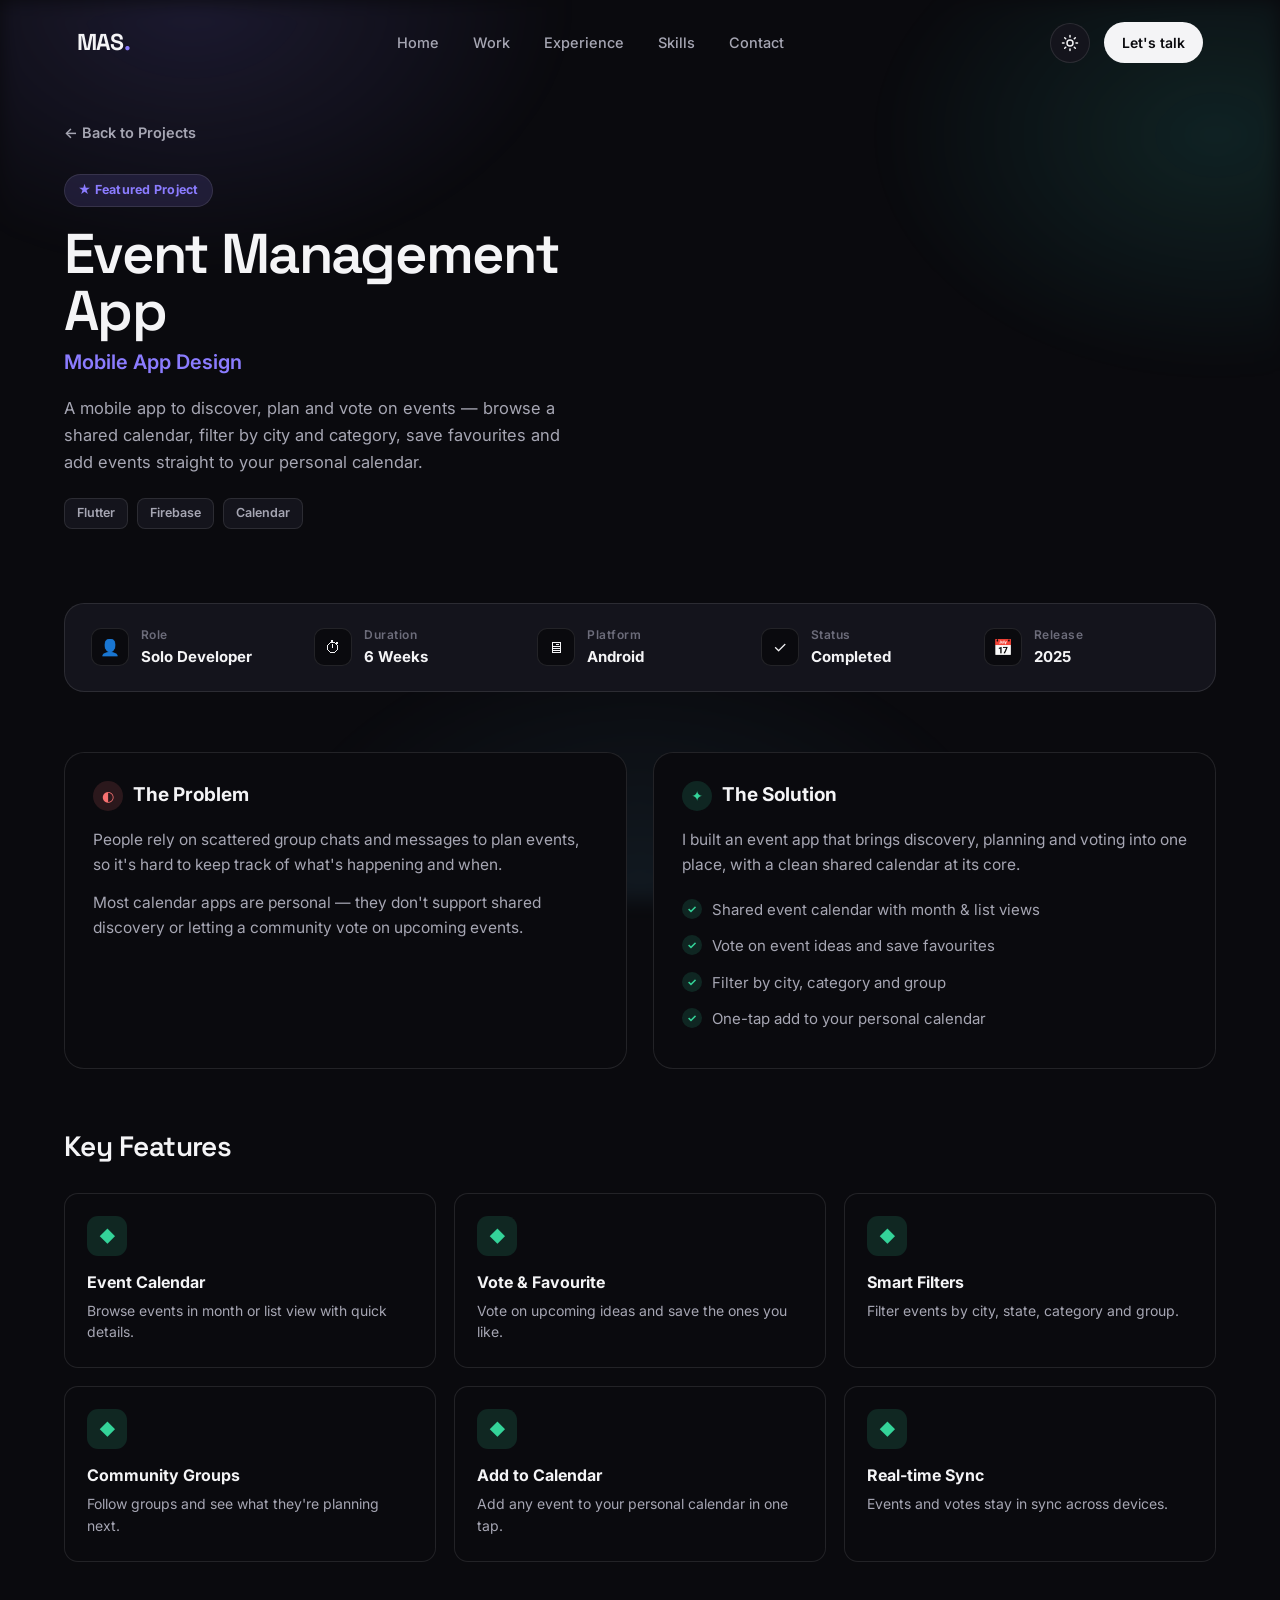
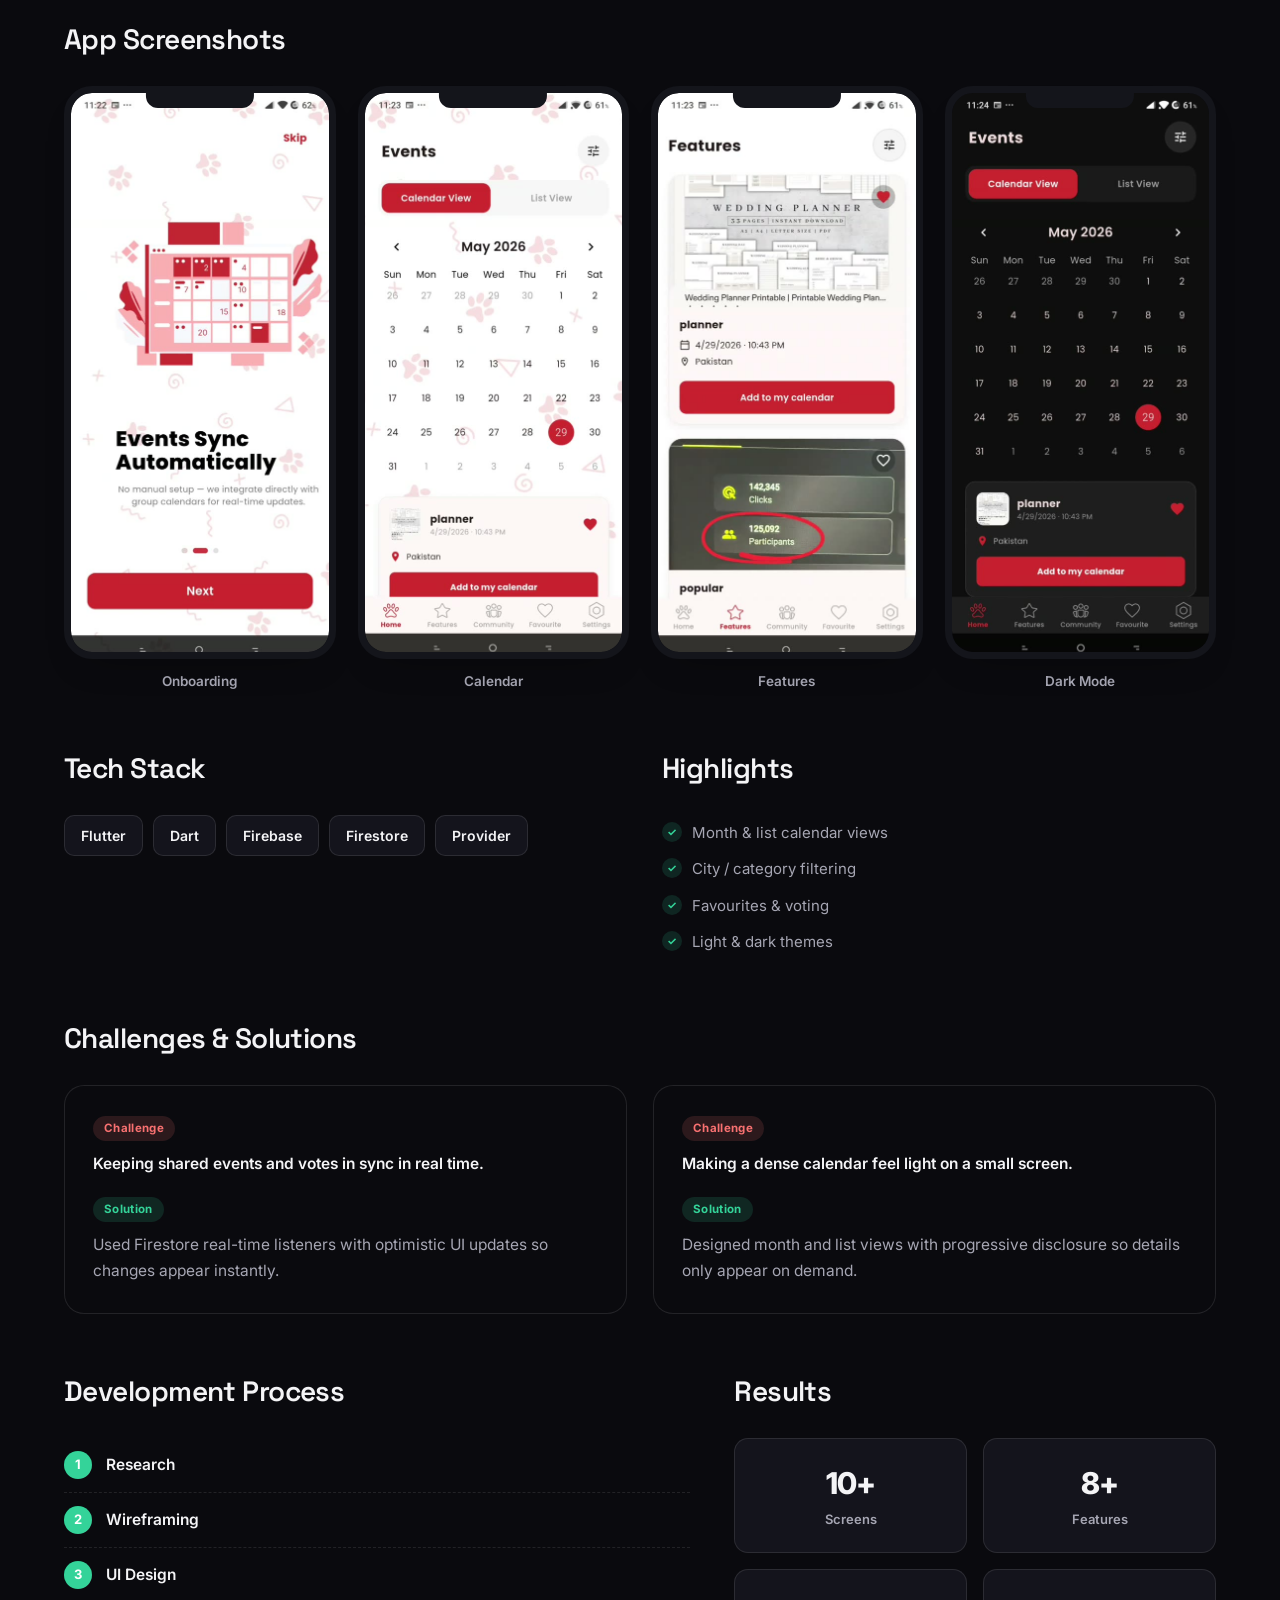
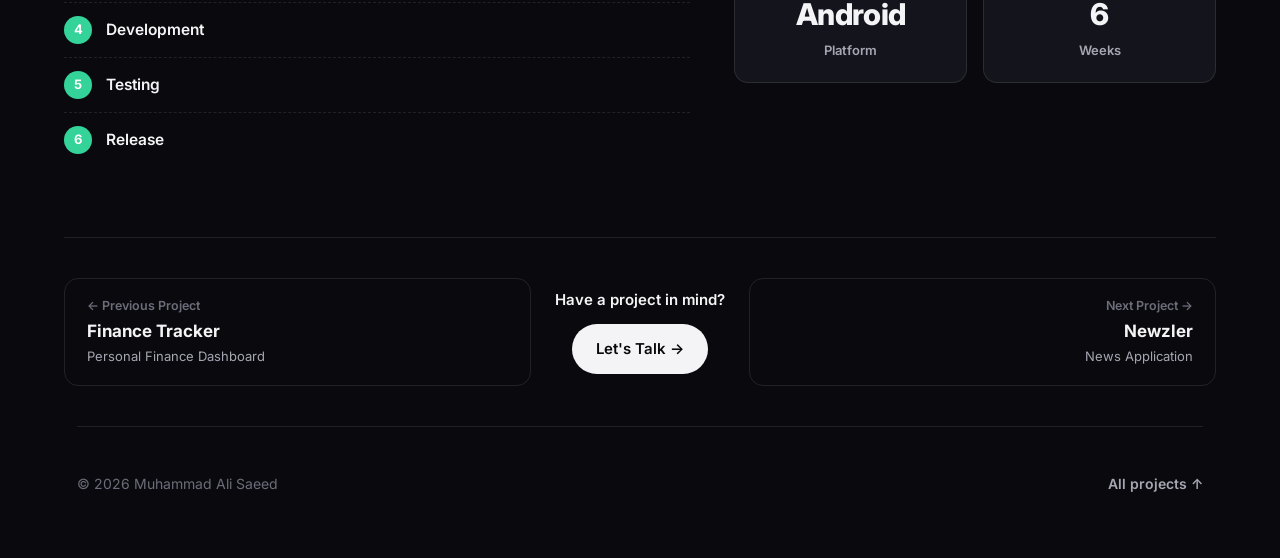
==== commit de257e5f: "Redesign certifications, mobile-responsive overhaul, and content updates - Add expandable Google "jo" ====
--- a/project.html
+++ b/project.html
@@ -17,8 +17,7 @@
   <script>
     (function () {
       try {
-        var t = localStorage.getItem('theme');
-        if (!t) t = matchMedia('(prefers-color-scheme: light)').matches ? 'light' : 'dark';
+        var t = localStorage.getItem('theme') || 'dark';
         document.documentElement.setAttribute('data-theme', t);
       } catch (e) {}
     })();
@@ -33,7 +32,8 @@
     <nav class="nav-links" id="navLinks" aria-label="Primary">
       <a href="index.html#home">Home</a>
       <a href="index.html#work">Work</a>
-      <a href="index.html#about">About</a>
+      <a href="index.html#experience">Experience</a>
+      <a href="index.html#skills">Skills</a>
       <a href="index.html#contact">Contact</a>
     </nav>
     <div class="nav-actions">
--- a/styles.css
+++ b/styles.css
@@ -306,7 +306,7 @@
 }
 .portrait-img {
   position: relative; z-index: 1;
-  width: 100%; aspect-ratio: 4 / 4.6;
+  width: 100%; height: auto; aspect-ratio: 4 / 4.6;
   border-radius: var(--radius-xl);
   object-fit: cover; object-position: top center;
   border: 1px solid var(--line);
@@ -359,7 +359,7 @@
 /* ============ Stats ============ */
 .stats {
   width: min(var(--maxw), 88vw); margin: 0 auto;
-  display: grid; grid-template-columns: repeat(4, 1fr); gap: 24px;
+  display: grid; grid-template-columns: repeat(5, 1fr); gap: 24px;
   padding: 72px 0 10px;
 }
 .stat { text-align: center; }
@@ -378,7 +378,7 @@
   padding: 96px 0; margin-top: 80px;
   background: var(--bg-2);
 }
-.work-inner, .work-head, .experience, .skills, .about-connect {
+.work-inner, .work-head, .experience, .certs, .skills, .process, .about-connect {
   width: min(var(--maxw), 88vw); margin: 0 auto;
 }
 .work-head {
@@ -631,6 +631,235 @@
 }
 .lightbox-close:hover { background: rgba(255, 255, 255, .2); transform: rotate(90deg); }
 
+/* ============ Certifications ============ */
+.certs { padding: 100px 0 30px; }
+.certs-head { max-width: 640px; margin: 0 0 44px; }
+.certs-head .section-title { margin-bottom: 16px; }
+.certs-sub { font-size: 16px; line-height: 1.65; color: var(--text-2); margin: 0; }
+
+/* Google banner */
+.gbanner {
+  display: flex; align-items: center; gap: 20px;
+  background: var(--surface); border: 1px solid var(--line);
+  border-radius: var(--radius-lg); padding: 24px 28px; margin-bottom: 26px;
+  position: relative; overflow: hidden;
+}
+.gbanner::before {
+  content: ""; position: absolute; inset: 0 auto 0 0; width: 4px;
+  background: linear-gradient(180deg, #4285F4, #EA4335 33%, #FBBC05 66%, #34A853);
+}
+.gbanner-mark {
+  width: 58px; height: 58px; flex: none; display: grid; place-items: center;
+  background: #fff; border: 1px solid var(--line); border-radius: 15px;
+}
+.gbanner-body { flex: 1; min-width: 0; }
+.gbanner-body h3 {
+  font-family: 'Space Grotesk', sans-serif;
+  font-size: 21px; font-weight: 600; letter-spacing: -.015em; margin: 0 0 6px;
+}
+.gbanner-body p { font-size: 14.5px; line-height: 1.55; color: var(--text-2); margin: 0; }
+.gbanner-count { flex: none; text-align: center; padding-left: 18px; border-left: 1px solid var(--line); }
+.gbanner-count b {
+  font-family: 'Space Grotesk', sans-serif; display: block; font-size: 40px;
+  font-weight: 700; line-height: 1; letter-spacing: -.03em;
+  background: var(--grad); -webkit-background-clip: text; background-clip: text;
+  -webkit-text-fill-color: transparent;
+}
+.gbanner-count i {
+  display: block; margin-top: 6px; font-style: normal;
+  font-size: 11.5px; letter-spacing: .16em; text-transform: uppercase; color: var(--muted);
+}
+
+/* Track cards */
+/* ---- Google journey card ---- */
+.jcard {
+  background: var(--surface); border: 1px solid var(--line); border-radius: var(--radius-xl);
+  padding: 30px 32px 36px; margin-bottom: 22px;
+  box-shadow: 0 30px 70px -50px rgba(var(--shadow-color), .55);
+}
+.jcard-top { display: flex; align-items: flex-start; gap: 18px; }
+.jcard-logo {
+  width: 52px; height: 52px; flex: none; display: grid; place-items: center;
+  background: var(--surface-2); border: 1px solid var(--line); border-radius: 14px;
+}
+.jcard-info { flex: 1; min-width: 0; }
+.jcard-info h3 {
+  font-family: 'Space Grotesk', sans-serif; font-size: clamp(19px, 2.3vw, 23px);
+  font-weight: 600; letter-spacing: -.015em; margin: 0 0 4px;
+}
+.jcard-sub { font-size: 14px; color: var(--text-2); margin: 0 0 11px; }
+.jcard-meta { display: flex; align-items: center; flex-wrap: wrap; gap: 6px 12px; font-size: 13px; color: var(--muted); }
+.jcard-meta > span { display: inline-flex; align-items: center; gap: 6px; }
+.jcard-meta svg { width: 14px; height: 14px; opacity: .85; }
+.jcard-sep { color: var(--line); }
+.jcard-badge {
+  flex: none; width: 82px; height: 82px; border-radius: 50%;
+  display: grid; place-items: center; text-align: center; line-height: 1;
+  border: 2px solid color-mix(in srgb, var(--accent) 35%, transparent);
+  background: var(--accent-soft);
+}
+.jcard-badge b { display: block; font-family: 'Space Grotesk', sans-serif; font-size: 27px; font-weight: 700; color: var(--accent); }
+.jcard-badge i { font-style: normal; font-size: 11px; color: var(--text-2); margin-top: 3px; }
+.jcard-desc { font-size: 15px; line-height: 1.6; color: var(--text-2); margin: 18px 0 0; max-width: 620px; }
+.jcard-toggle {
+  display: inline-flex; align-items: center; gap: 9px; margin-top: 16px;
+  font-size: 14px; font-weight: 600; color: var(--accent);
+  background: none; border: 0; cursor: pointer; padding: 6px 0; font-family: inherit;
+}
+.jcard-toggle:hover { color: color-mix(in srgb, var(--accent) 78%, var(--text)); }
+.jt-chevron { transition: transform .45s var(--easing); }
+.jcard.open .jt-chevron { transform: rotate(180deg); }
+
+/* Expandable timeline (animated) */
+.jcard-journey { overflow: hidden; max-height: 0; transition: max-height .6s var(--easing); }
+.jcard.open .jcard-journey { max-height: 1050px; }
+.jtimeline { list-style: none; margin: 0; padding: 20px 0 4px; position: relative; }
+.jstep {
+  position: relative; display: flex; align-items: center; gap: 14px;
+  padding: 15px 2px 15px 32px; border-bottom: 1px solid var(--line-2);
+  opacity: 0; transform: translateY(8px);
+}
+.jcard.open .jstep { opacity: 1; transform: none; transition: opacity .5s ease, transform .5s var(--easing); }
+.jcard.open .jstep:nth-child(2) { transition-delay: .04s; }
+.jcard.open .jstep:nth-child(3) { transition-delay: .08s; }
+.jcard.open .jstep:nth-child(4) { transition-delay: .12s; }
+.jcard.open .jstep:nth-child(5) { transition-delay: .16s; }
+.jcard.open .jstep:nth-child(6) { transition-delay: .20s; }
+.jcard.open .jstep:nth-child(7) { transition-delay: .24s; }
+.jcard.open .jstep:nth-child(8) { transition-delay: .28s; }
+.jcard.open .jstep:nth-child(9) { transition-delay: .32s; }
+.jstep:last-child { border-bottom: 0; }
+.jstep-node {
+  position: absolute; left: 1px; top: 21px; z-index: 1;
+  width: 15px; height: 15px; border-radius: 50%;
+  background: var(--surface); border: 2px solid color-mix(in srgb, var(--accent) 55%, var(--line));
+}
+.jstep:not(:last-child)::before {
+  content: ''; position: absolute; left: 7px; top: 21px; bottom: -22px; width: 2px;
+  background: var(--line); z-index: 0;
+}
+.jstep-body { flex: 1; min-width: 0; }
+.jstep-body h4 { font-size: 15.5px; font-weight: 600; margin: 0 0 2px; letter-spacing: -.01em; }
+.jstep-body p { font-size: 13.5px; line-height: 1.4; color: var(--text-2); margin: 0; }
+.jstep-verify {
+  flex: none; font-size: 11px; font-weight: 600; letter-spacing: .06em; text-transform: uppercase;
+  color: var(--accent); text-decoration: none; padding: 5px 13px; border-radius: 999px;
+  border: 1px solid color-mix(in srgb, var(--accent) 28%, transparent);
+  transition: background .25s ease, color .25s ease;
+}
+.jstep-verify:hover { background: var(--accent); color: var(--on-accent); }
+.jstep--applied { align-items: flex-start; padding-top: 22px; border-bottom: 0; }
+.jstep-node--star {
+  top: 16px; left: -5px; width: 26px; height: 26px;
+  background: var(--accent); border: 0; color: #fff;
+  display: grid; place-items: center;
+  box-shadow: 0 0 0 5px color-mix(in srgb, var(--accent) 16%, transparent);
+}
+.jstep-applied-body h4 { color: var(--accent); font-size: 16px; margin-bottom: 14px; }
+.japplied-chips { display: flex; flex-wrap: wrap; gap: 11px 22px; }
+.japplied-chips span { display: inline-flex; align-items: center; gap: 7px; font-size: 13px; color: var(--text-2); }
+.japplied-chips svg { width: 16px; height: 16px; flex: none; color: var(--accent); }
+
+.cert-tracks { display: grid; grid-template-columns: 1fr; gap: 22px; }
+.ctrack {
+  background: var(--surface); border: 1px solid var(--line); border-radius: var(--radius-lg);
+  padding: 26px 26px 22px; display: flex; flex-direction: column;
+  transition: transform .3s var(--easing), border-color .3s ease, box-shadow .3s ease;
+}
+.ctrack:hover {
+  transform: translateY(-4px);
+  border-color: color-mix(in srgb, var(--accent) 45%, var(--line));
+  box-shadow: 0 26px 54px -34px rgba(var(--shadow-color), .6);
+}
+.ctrack-head { display: flex; align-items: center; gap: 14px; margin-bottom: 18px; }
+.ctrack-head > div { flex: 1; min-width: 0; }
+.ctrack-ico {
+  width: 42px; height: 42px; flex: none; display: grid; place-items: center;
+  color: var(--accent); background: var(--accent-soft);
+  border: 1px solid var(--line); border-radius: 12px;
+}
+.ctrack-ico svg { width: 20px; height: 20px; }
+.ctrack h3 { font-size: 18px; font-weight: 600; margin: 0 0 3px; letter-spacing: -.01em; }
+.ctrack-meta { font-size: 12.5px; color: var(--muted); margin: 0; }
+.ctrack-pill {
+  flex: none; font-family: 'Space Grotesk', sans-serif; font-size: 15px; font-weight: 700;
+  min-width: 32px; height: 32px; display: grid; place-items: center; padding: 0 9px;
+  color: var(--accent); background: var(--accent-soft);
+  border: 1px solid color-mix(in srgb, var(--accent) 30%, transparent); border-radius: 999px;
+}
+.ctrack-apply {
+  font-size: 14px; line-height: 1.62; color: var(--text-2); margin: 0 0 18px;
+  padding: 14px 16px; background: var(--surface-2);
+  border: 1px solid var(--line-2); border-left: 2px solid var(--accent);
+  border-radius: 10px;
+}
+.ctrack-apply b { color: var(--text); font-weight: 600; }
+
+.cert-list { list-style: none; margin: 0; padding: 16px 0 0; border-top: 1px solid var(--line-2); display: grid; grid-template-columns: 1fr 1fr; column-gap: 40px; }
+.cert-list li {
+  display: flex; align-items: baseline; gap: 12px;
+  padding: 8px 0; border-bottom: 1px solid var(--line-2);
+}
+.cert-list li:last-child { border-bottom: 0; padding-bottom: 0; }
+.cert-list li > span { flex: 1; font-size: 13.8px; line-height: 1.45; color: var(--text-2); }
+.cert-list li > a {
+  flex: none; font-size: 11.5px; font-weight: 600; letter-spacing: .06em; text-transform: uppercase;
+  color: var(--accent); text-decoration: none; padding: 3px 9px; border-radius: 999px;
+  border: 1px solid color-mix(in srgb, var(--accent) 28%, transparent);
+  transition: background .25s ease, color .25s ease;
+}
+.cert-list li > a:hover { background: var(--accent); color: var(--on-accent); }
+
+/* Development & academic cards */
+.certs-sub-head {
+  font-family: 'Space Grotesk', sans-serif;
+  font-size: 20px; font-weight: 600; letter-spacing: -.015em;
+  margin: 46px 0 20px;
+}
+.cert-cards { display: grid; grid-template-columns: repeat(2, 1fr); gap: 22px; }
+.ccard {
+  position: relative; display: flex; flex-direction: column; text-decoration: none; color: inherit;
+  background: var(--surface); border: 1px solid var(--line); border-radius: var(--radius-lg);
+  padding: 24px 24px 20px;
+  transition: transform .3s var(--easing), border-color .3s ease, box-shadow .3s ease;
+}
+.ccard:hover {
+  transform: translateY(-4px);
+  border-color: color-mix(in srgb, var(--accent) 45%, var(--line));
+  box-shadow: 0 26px 54px -34px rgba(var(--shadow-color), .6);
+}
+.ccard-tag {
+  align-self: flex-start; font-size: 11px; font-weight: 600; letter-spacing: .12em;
+  text-transform: uppercase; color: var(--muted);
+  background: var(--surface-2); border: 1px solid var(--line);
+  padding: 5px 11px; border-radius: 999px; margin-bottom: 16px;
+}
+.ccard-tag--core { color: var(--accent); background: var(--accent-soft); border-color: color-mix(in srgb, var(--accent) 30%, transparent); }
+.ccard-tag--award { color: #d9a441; background: rgba(217, 164, 65, .12); border-color: rgba(217, 164, 65, .35); }
+.ccard h4 { font-size: 18px; font-weight: 600; margin: 0 0 5px; letter-spacing: -.01em; line-height: 1.3; }
+.ccard-org { font-size: 13.5px; color: var(--accent); font-weight: 500; margin: 0 0 12px; }
+.ccard-desc { font-size: 14px; line-height: 1.6; color: var(--text-2); margin: 0 0 20px; }
+.ccard-foot {
+  margin-top: auto; padding-top: 15px; border-top: 1px solid var(--line-2);
+  display: flex; align-items: center; justify-content: space-between; gap: 12px;
+  font-size: 13px; color: var(--muted);
+}
+.ccard-foot i { font-style: normal; font-weight: 600; color: var(--accent); }
+.ccard:hover .ccard-foot i { text-decoration: underline; }
+
+/* Hero Google pill */
+.hero-pills { display: flex; flex-wrap: wrap; align-items: center; gap: 10px; margin-bottom: 24px; }
+.hero-pills .status-pill { margin-bottom: 0; }
+.gcert-pill {
+  display: inline-flex; align-items: center; gap: 9px; text-decoration: none;
+  font-size: 13px; font-weight: 600; color: var(--text);
+  background: var(--surface); border: 1px solid var(--line);
+  padding: 8px 15px; border-radius: 999px;
+  transition: border-color .25s ease, transform .25s var(--easing);
+}
+.gcert-pill:hover { transform: translateY(-2px); border-color: color-mix(in srgb, var(--accent) 45%, var(--line)); }
+.gcert-logo { display: grid; place-items: center; width: 20px; height: 20px; background: #fff; border-radius: 50%; }
+
 /* ============ Skills ============ */
 .skills { padding: 100px 0 30px; }
 .skills-head { max-width: 560px; margin: 0 0 50px; }
@@ -670,6 +899,19 @@
   background: var(--surface-2); border: 1px solid var(--line); padding: 3px 10px; border-radius: 999px;
 }
 
+/* ============ Process ============ */
+.process { padding: 100px 0 30px; }
+.process .section-title { margin-bottom: 56px; }
+.process-steps { display: grid; grid-template-columns: repeat(5, 1fr); gap: 26px; }
+.process-step { padding-top: 24px; border-top: 2px solid var(--line); transition: border-color .3s ease; }
+.process-step:hover { border-color: var(--accent); }
+.process-num {
+  font-family: 'Space Grotesk', sans-serif; font-size: 28px; font-weight: 700;
+  color: var(--accent); display: block; margin-bottom: 14px; line-height: 1;
+}
+.process-step h3 { font-size: 17px; font-weight: 600; margin: 0 0 8px; letter-spacing: -.01em; }
+.process-step p { font-size: 14px; line-height: 1.6; color: var(--text-2); margin: 0; }
+
 /* ============ About + Connect ============ */
 .about-connect {
   display: grid; grid-template-columns: 1fr 1fr; gap: 70px;
@@ -698,6 +940,12 @@
   transition: background .25s ease, color .25s ease, transform .25s ease, border-color .25s ease;
 }
 .socials a:hover { background: var(--accent); color: var(--on-accent); border-color: var(--accent); transform: translateY(-3px); }
+.socials a { position: relative; }
+.socials a.copied::after {
+  content: "Number copied"; position: absolute; bottom: calc(100% + 10px); left: 50%; transform: translateX(-50%);
+  background: var(--text); color: var(--bg); font-size: 11px; font-weight: 600; white-space: nowrap;
+  padding: 5px 10px; border-radius: 7px; pointer-events: none; box-shadow: 0 8px 20px -8px rgba(var(--shadow-color), .5);
+}
 
 /* ============ Footer ============ */
 .footer {
@@ -710,14 +958,15 @@
 .footer-top:hover { color: var(--accent); }
 
 /* ============ Reveal on scroll ============ */
-.work-head, .project, .mcard, .exp-item, .skill-card, .about, .connect, .stat, .section-title {
+.work-head, .project, .mcard, .process-step, .exp-item, .skill-card, .ctrack, .ccard, .gbanner, .about, .connect, .stat, .section-title {
   opacity: 0; transform: translateY(28px);
   transition: opacity .8s var(--easing), transform .8s var(--easing);
 }
 .in { opacity: 1 !important; transform: translateY(0) !important; }
-.project:nth-child(2), .mcard:nth-child(2), .skill-card:nth-child(2), .exp-item:nth-child(2), .stat:nth-child(2) { transition-delay: .08s; }
-.project:nth-child(3), .mcard:nth-child(3), .skill-card:nth-child(3), .exp-item:nth-child(3), .stat:nth-child(3) { transition-delay: .16s; }
-.skill-card:nth-child(4), .stat:nth-child(4) { transition-delay: .24s; }
+.project:nth-child(2), .mcard:nth-child(2), .skill-card:nth-child(2), .process-step:nth-child(2), .exp-item:nth-child(2), .stat:nth-child(2), .ctrack:nth-child(2), .ccard:nth-child(2) { transition-delay: .08s; }
+.project:nth-child(3), .mcard:nth-child(3), .skill-card:nth-child(3), .process-step:nth-child(3), .exp-item:nth-child(3), .stat:nth-child(3), .ctrack:nth-child(3), .ccard:nth-child(3) { transition-delay: .16s; }
+.skill-card:nth-child(4), .process-step:nth-child(4), .stat:nth-child(4) { transition-delay: .24s; }
+.process-step:nth-child(5), .stat:nth-child(5) { transition-delay: .32s; }
 
 /* ============ Responsive ============ */
 @media (max-width: 940px) {
@@ -729,6 +978,12 @@
   .mcards { grid-template-columns: repeat(2, 1fr); }
   .projects--web { grid-template-columns: 1fr; }
   .skills-grid { grid-template-columns: repeat(2, 1fr); }
+  .cert-tracks { grid-template-columns: 1fr; }
+  .cert-cards { grid-template-columns: 1fr; }
+  .certs { padding: 80px 0 20px; }
+  .gbanner { flex-wrap: wrap; padding: 22px; }
+  .gbanner-count { padding-left: 0; border-left: 0; text-align: left; }
+  .process-steps { grid-template-columns: repeat(3, 1fr); gap: 30px 26px; }
   .about-connect { grid-template-columns: 1fr; gap: 56px; }
   .exp-item { grid-template-columns: 1fr; gap: 10px; }
 
@@ -746,12 +1001,80 @@
   .nav.open .nav-links { opacity: 1; transform: scale(1); pointer-events: auto; }
 }
 @media (max-width: 560px) {
-  .mcards { grid-template-columns: 1fr; gap: 22px; max-width: 380px; margin-inline: auto; }
-  .skills-grid { grid-template-columns: 1fr; }
-  .float-badge { font-size: 11.5px; padding: 6px 12px; }
-  .fb-1 { left: -2%; } .fb-3 { left: -2%; } .fb-2 { right: -2%; } .fb-4 { right: -2%; }
+  /* Hero — smaller portrait so name/CTA appear sooner, tighter spacing */
+  .hero { position: relative; padding: 88px 0 50px; gap: 18px; }
+  .hero-image { position: absolute; top: 196px; right: 0; width: 78px; margin: 0; z-index: 2; }
+  .portrait-frame { max-width: 78px; margin: 0; }
+  .portrait-frame::before { border-radius: 50%; inset: -3px; }
+  .portrait-img { aspect-ratio: 1 / 1; border-radius: 50%; object-position: center; box-shadow: 0 14px 30px -16px rgba(0, 0, 0, .55); }
+  .float-badge { display: none; }
+  .hero-name { font-size: clamp(34px, 11vw, 48px); }
+  .hero-role { font-size: clamp(18px, 5.2vw, 22px); margin-bottom: 16px; }
+  .hero-desc { font-size: 15.5px; line-height: 1.6; margin-bottom: 24px; }
+  .hero-actions { gap: 10px; margin-bottom: 26px; }
+  .hero-actions .btn { padding: 12px 20px; font-size: 14px; gap: 8px; white-space: nowrap; }
+
+  /* Tighter vertical rhythm across sections */
+  .marquee { padding: 15px 0; }
+  .stats { padding: 44px 0 4px; gap: 26px 18px; }
+  .work { padding: 58px 0; margin-top: 40px; }
+  .work-head { margin-bottom: 28px; }
+  .work-showcase { margin-bottom: 34px; }
+  .experience { padding: 58px 0 6px; }
+  .certs { padding: 58px 0 14px; }
+  .certs-head { margin-bottom: 28px; }
+  .certs-sub-head { margin: 34px 0 16px; font-size: 18px; }
+  .cert-list { grid-template-columns: 1fr; column-gap: 0; }
+  .jcard { padding: 22px 18px 26px; }
+  .jcard-top { gap: 13px; }
+  .jcard-logo { width: 44px; height: 44px; }
+  .jcard-logo svg { width: 22px; height: 22px; }
+  .jcard-badge { display: none; }
+  .jcard-info h3 { font-size: 18px; }
+  .jcard-desc { font-size: 14px; }
+  .jstep { padding-left: 28px; gap: 10px; }
+  .jstep-body h4 { font-size: 14.5px; }
+  .jstep-body p { font-size: 12.5px; }
+  .jstep-verify { padding: 4px 10px; font-size: 10.5px; letter-spacing: .04em; }
+  .japplied-chips { gap: 9px 16px; }
+  .japplied-chips span { font-size: 12px; }
+  .gbanner-body h3 { font-size: 18px; }
+  .skills { padding: 58px 0 14px; }
+  .process { padding: 58px 0 14px; }
+  .about-connect { padding: 58px 0; gap: 42px; }
+  .experience .section-title, .skills .section-title, .process .section-title { margin-bottom: 26px; }
+  .projects + .group-head, .mcards + .group-head { margin-top: 46px; }
+  .mx-head { margin-bottom: 28px; }
+  .exp-item { padding: 24px 0; }
+
+  /* Single-column grids */
+  .mcards { grid-template-columns: 1fr; gap: 16px; }
+  .mcard-inner { flex-direction: row; align-items: stretch; min-height: 168px; }
+  .mcard-stage { flex: 0 0 116px; height: auto; border-bottom: none; border-right: 1px solid var(--line); }
+  .mphone { width: 84px; top: 50%; bottom: auto; transform: translate(-50%, -50%); border-radius: 18px; box-shadow: 0 16px 30px -16px rgba(0, 0, 0, .5); }
+  .mcard-inner:hover .mphone { transform: translate(-50%, -50%); }
+  .mcard-view { display: none; }
+  .mcard-body { padding: 16px 16px 16px 18px; }
+  .mcard-index { margin-bottom: 8px; }
+  .mcard-index i { width: 26px; }
+  .mcard-head { flex-direction: column; align-items: flex-start; gap: 2px; margin-bottom: 8px; }
+  .mcard-head h4 { font-size: 17px; }
+  .mcard-cat { white-space: normal; }
+  .mcard-desc { font-size: 13px; line-height: 1.55; margin-bottom: 12px; }
+  .mcard-tags { gap: 6px; }
+  .mcard-tags span { font-size: 11px; padding: 4px 9px; }
+  .skills-grid { grid-template-columns: 1fr; gap: 14px; }
+  .skill-card { padding: 20px 20px; }
+  .skill-ico { width: 40px; height: 40px; margin-bottom: 16px; border-radius: 11px; }
+  .skill-ico svg { width: 19px; height: 19px; }
+  .skill-card h4 { font-size: 18px; margin-bottom: 7px; }
+  .skill-desc { font-size: 13.5px; }
+  .skill-list { margin-top: 16px; padding-top: 16px; }
+  .skill-list li { padding: 6px 0; font-size: 14px; }
+  .process-steps { grid-template-columns: 1fr; gap: 0; }
+  .process-step { border-top: none; border-left: 2px solid var(--line); padding: 4px 0 22px 20px; }
+
   .footer { flex-direction: column; gap: 8px; text-align: center; }
-  .hero-actions .btn { flex: 1; justify-content: center; }
 }
 
 /* ============ Reduced motion ============ */
@@ -763,5 +1086,5 @@
   .hero-name .line span, .hero-role, .hero-desc, .hero-actions, .hero-socials, .portrait-frame { opacity: 1; transform: none; }
   .marquee-track { animation: none; }
   .rotator::after { display: none; }
-  .work-head, .project, .mcard, .exp-item, .skill-card, .about, .connect, .stat, .section-title { opacity: 1; transform: none; }
-}
+  .work-head, .project, .mcard, .process-step, .exp-item, .skill-card, .about, .connect, .stat, .section-title { opacity: 1; transform: none; }
+}
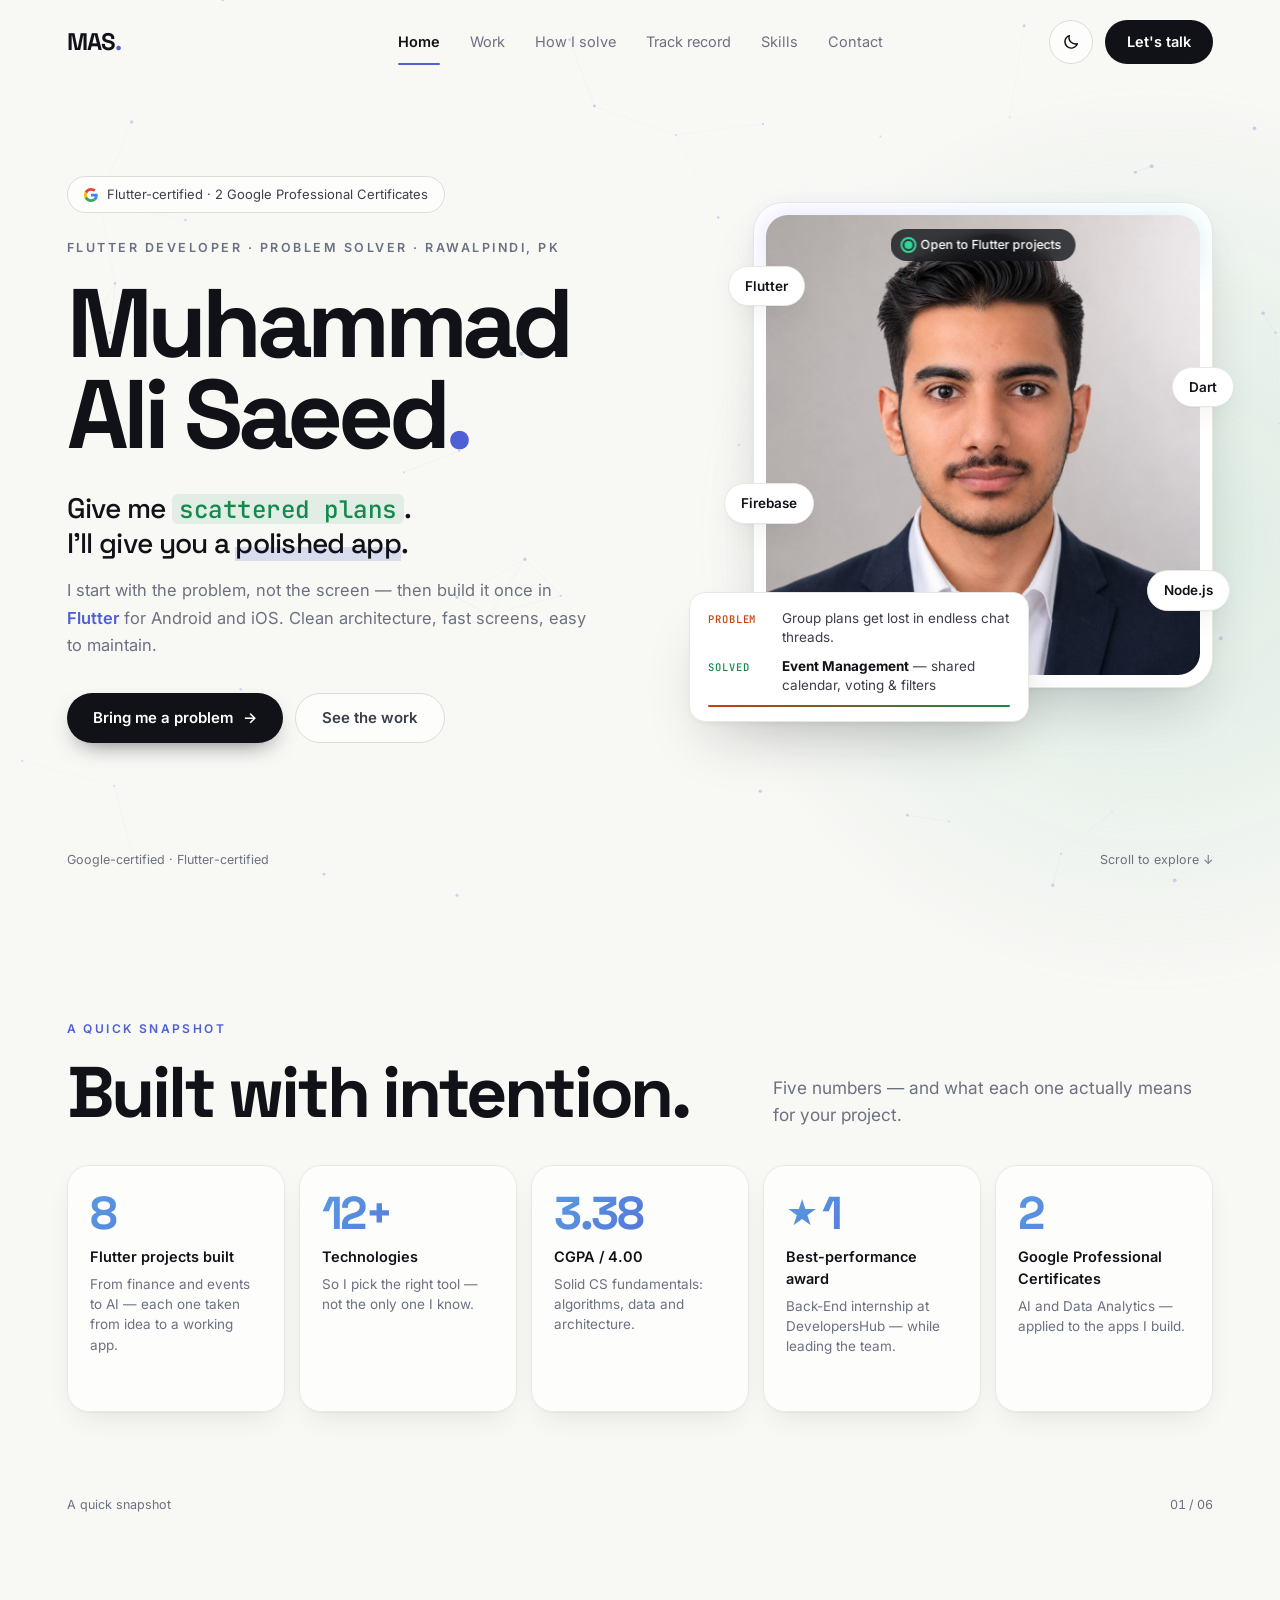
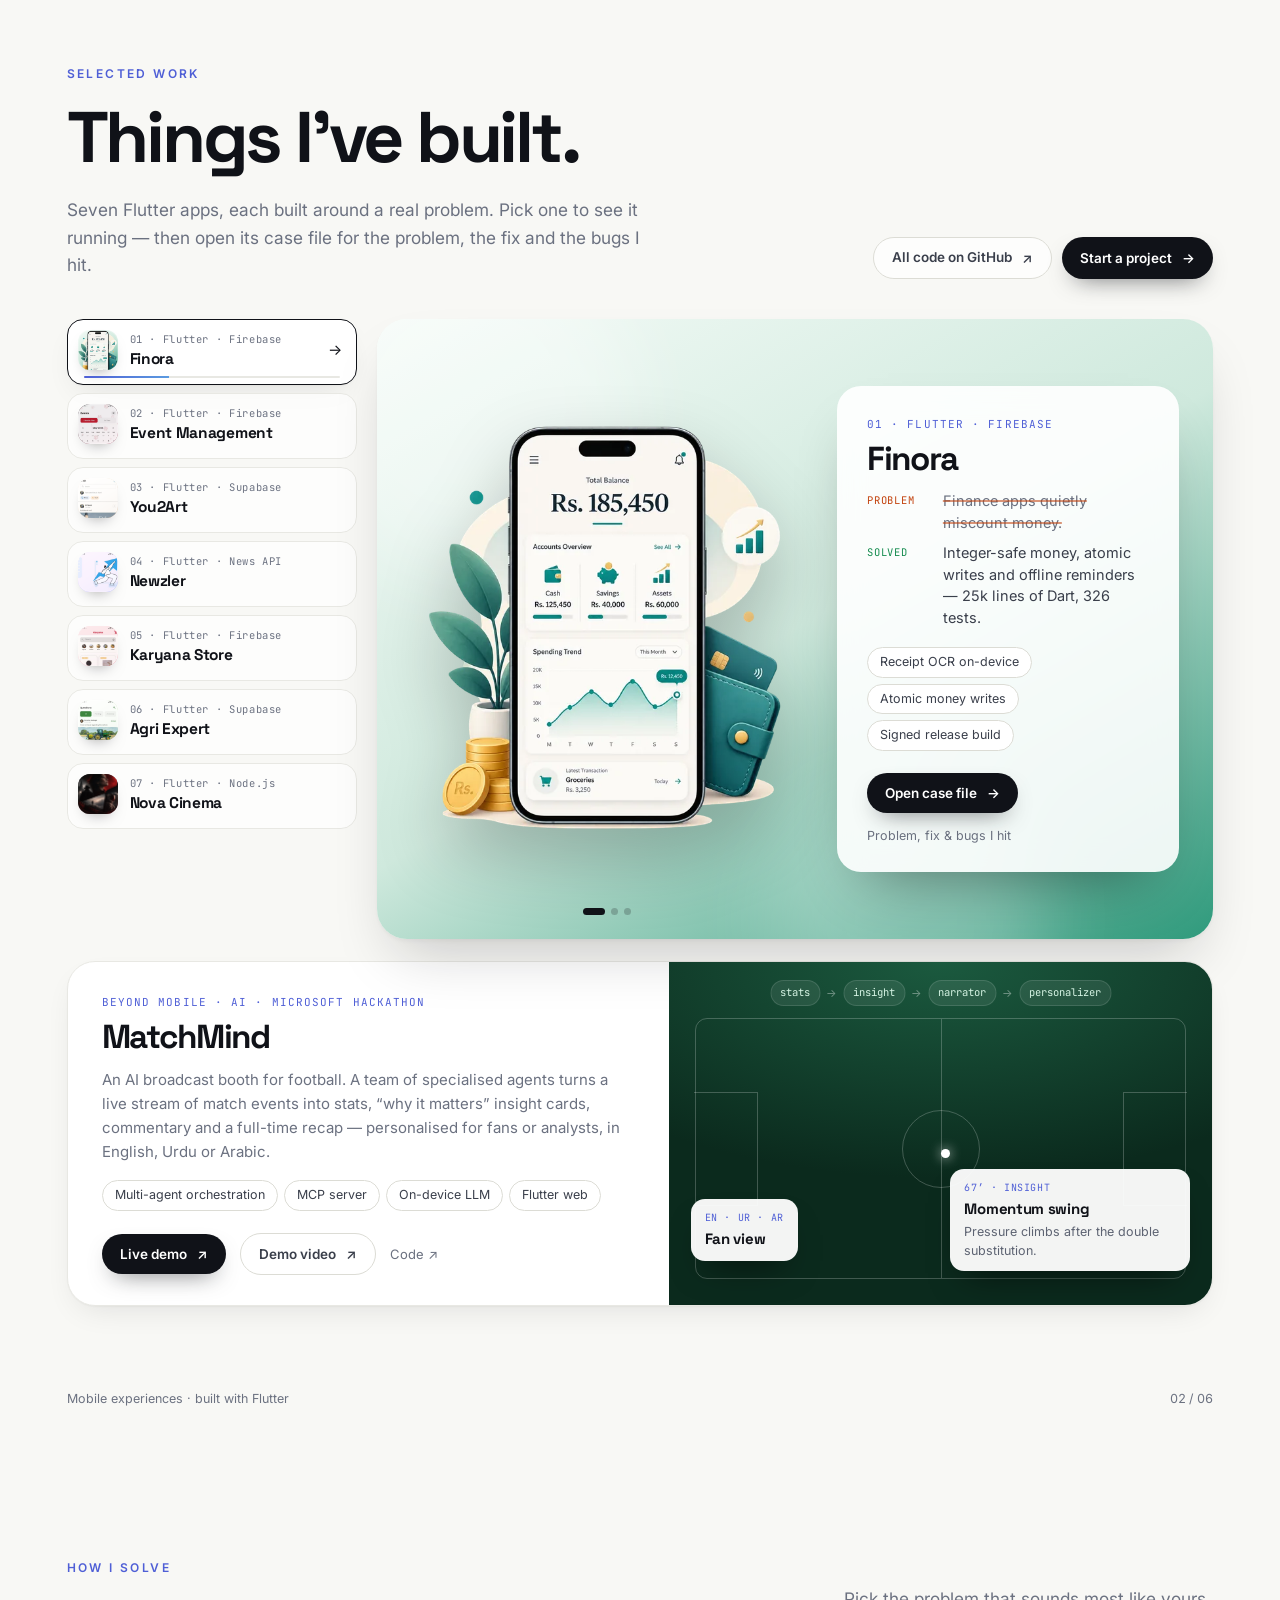
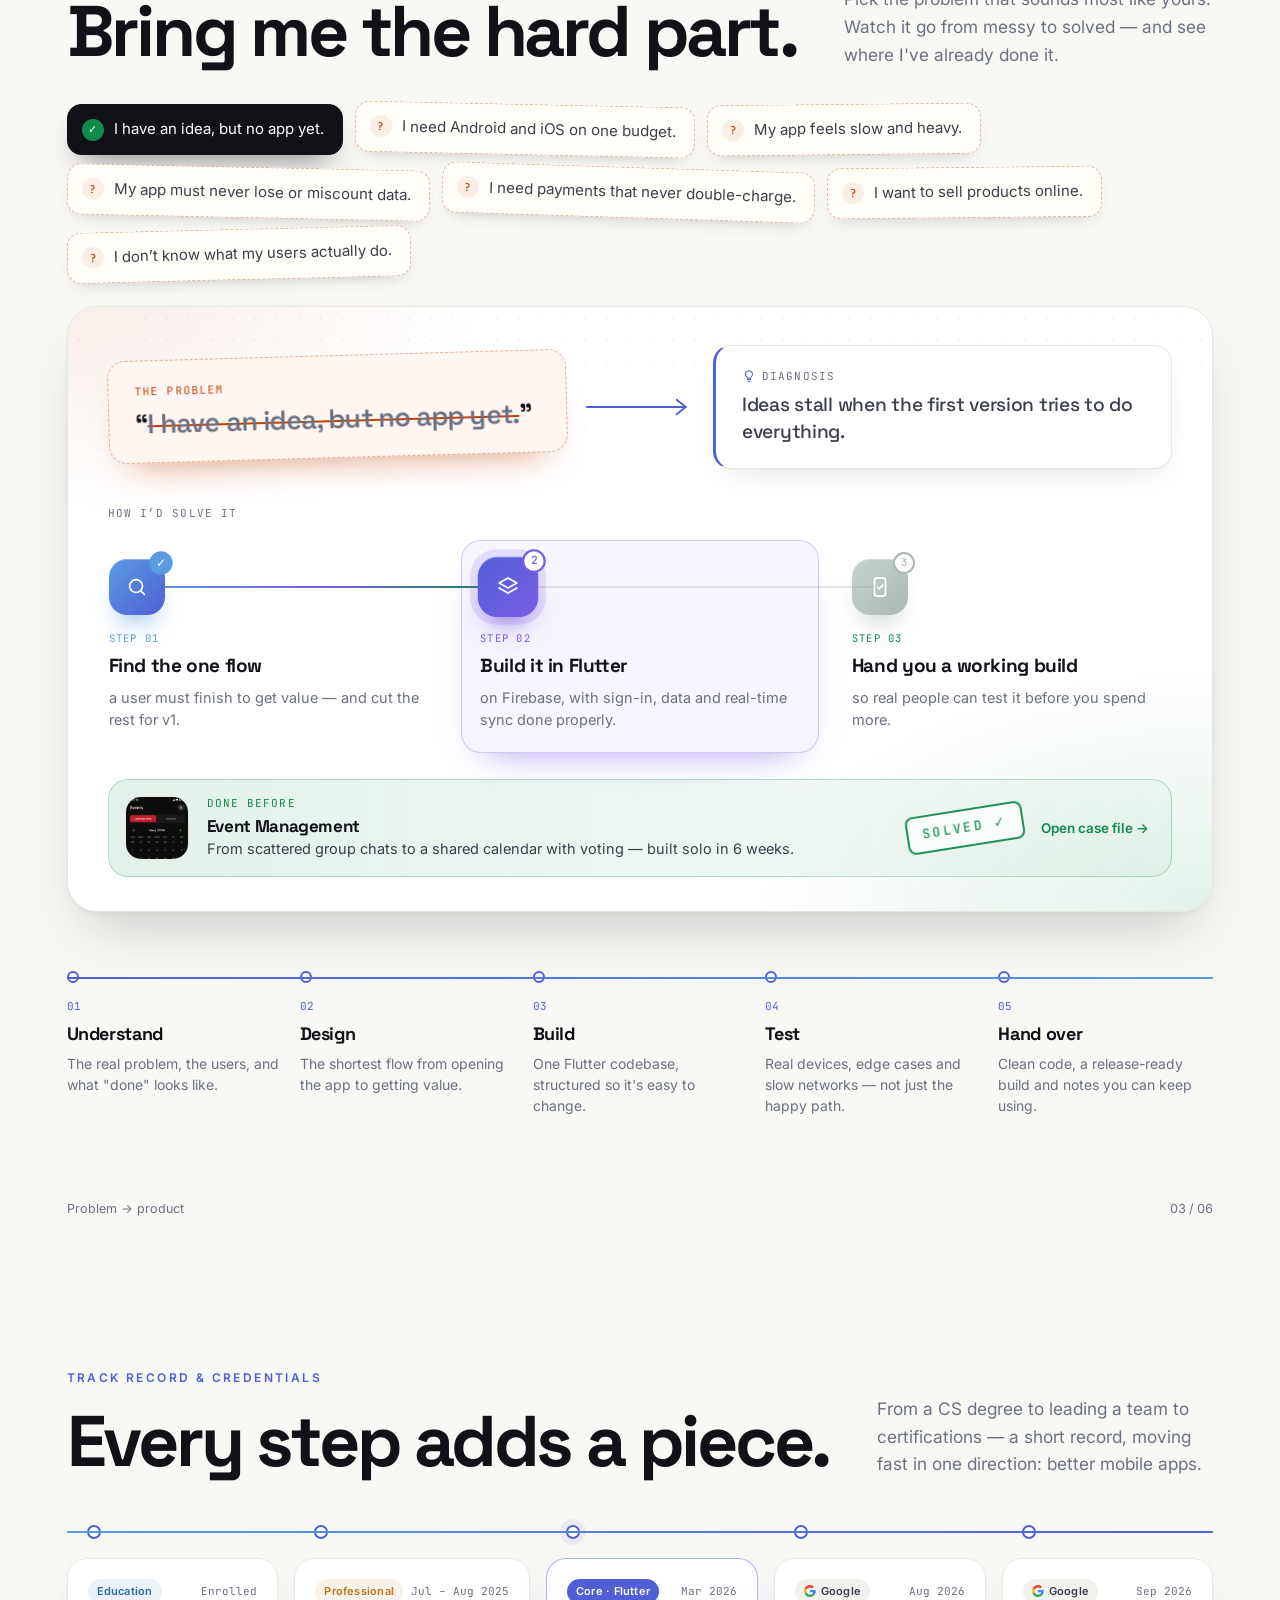
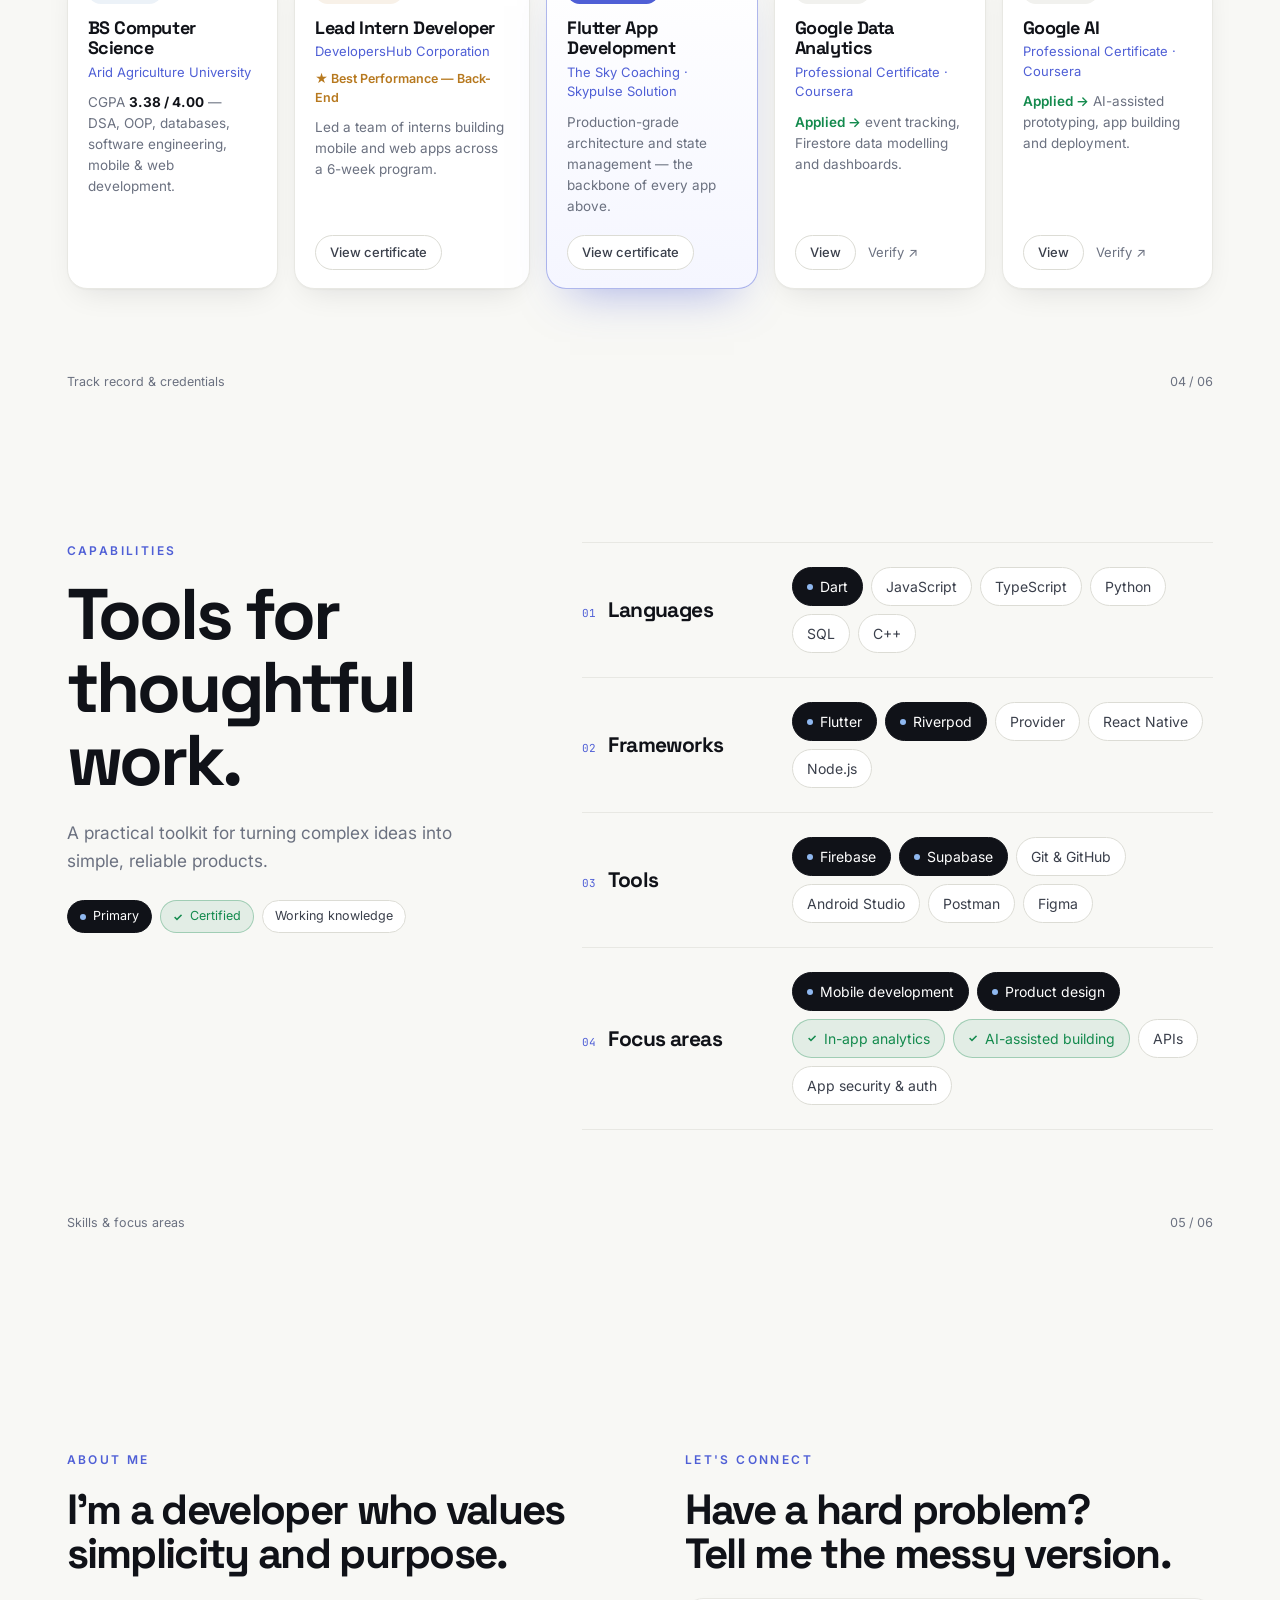
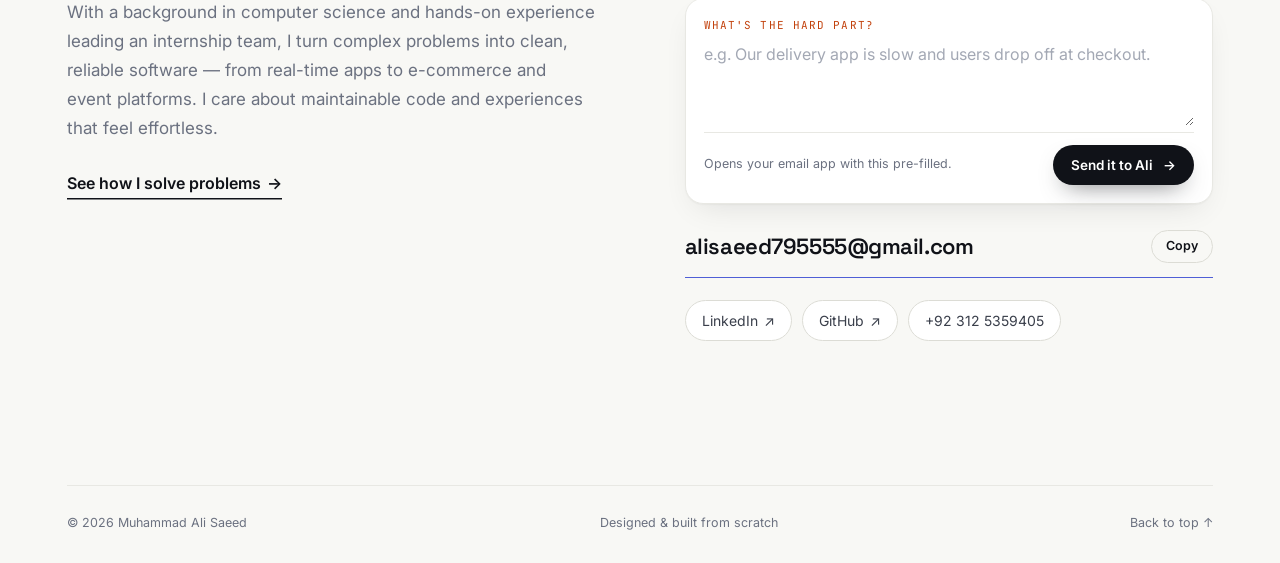
==== commit 18c20f89: "Rebuild portfolio around problem solving, with all Flutter projects and a dark theme Recruiters coul" ====
--- a/project.html
+++ b/project.html
@@ -1,65 +1,18 @@
 <!doctype html>
-<html lang="en" data-theme="dark">
+<html lang="en">
 <head>
   <meta charset="utf-8" />
   <meta name="viewport" content="width=device-width, initial-scale=1" />
   <title>Project — Muhammad Ali Saeed</title>
-  <meta name="description" content="Project case study — Muhammad Ali Saeed" />
-  <meta name="theme-color" content="#0b0b0f" />
-  <link rel="icon" href="data:image/svg+xml,%3Csvg xmlns='http://www.w3.org/2000/svg' viewBox='0 0 64 64'%3E%3Crect width='64' height='64' rx='14' fill='%237c6cff'/%3E%3Ctext x='50%25' y='54%25' dominant-baseline='middle' text-anchor='middle' font-family='Arial,sans-serif' font-weight='700' font-size='26' fill='white'%3EM%3C/text%3E%3C/svg%3E" />
-
-  <link rel="preconnect" href="https://fonts.googleapis.com">
-  <link rel="preconnect" href="https://fonts.gstatic.com" crossorigin>
-  <link href="https://fonts.googleapis.com/css2?family=Space+Grotesk:wght@400;500;600;700&family=Inter:wght@300;400;500;600;700&family=JetBrains+Mono:wght@400;500&display=swap" rel="stylesheet">
-  <link rel="stylesheet" href="styles.css" />
-  <link rel="stylesheet" href="project.css" />
-
+  <meta name="robots" content="noindex" />
   <script>
     (function () {
-      try {
-        var t = localStorage.getItem('theme') || 'dark';
-        document.documentElement.setAttribute('data-theme', t);
-      } catch (e) {}
+      var id = new URLSearchParams(location.search).get('id');
+      location.replace('index.html' + (id ? '?case=' + encodeURIComponent(id) : '') + '#work');
     })();
   </script>
 </head>
 <body>
-  <div class="bg-aurora" aria-hidden="true"></div>
-
-  <!-- Navigation -->
-  <header class="nav scrolled" id="nav">
-    <a class="nav-logo" href="index.html#home" aria-label="Home">MAS<span class="dot">.</span></a>
-    <nav class="nav-links" id="navLinks" aria-label="Primary">
-      <a href="index.html#home">Home</a>
-      <a href="index.html#work">Work</a>
-      <a href="index.html#experience">Experience</a>
-      <a href="index.html#skills">Skills</a>
-      <a href="index.html#contact">Contact</a>
-    </nav>
-    <div class="nav-actions">
-      <button class="theme-toggle" id="themeToggle" aria-label="Toggle color theme" title="Toggle theme">
-        <svg class="ico-sun" viewBox="0 0 24 24" width="18" height="18" fill="none" stroke="currentColor" stroke-width="2" stroke-linecap="round"><circle cx="12" cy="12" r="4"/><path d="M12 2v2M12 20v2M4.9 4.9l1.4 1.4M17.7 17.7l1.4 1.4M2 12h2M20 12h2M4.9 19.1l1.4-1.4M17.7 6.3l1.4-1.4"/></svg>
-        <svg class="ico-moon" viewBox="0 0 24 24" width="18" height="18" fill="none" stroke="currentColor" stroke-width="2" stroke-linecap="round" stroke-linejoin="round"><path d="M21 12.8A9 9 0 1 1 11.2 3a7 7 0 0 0 9.8 9.8z"/></svg>
-      </button>
-      <a href="index.html#contact" class="nav-cta">Let's talk</a>
-      <button class="nav-toggle" id="navToggle" aria-label="Toggle menu" aria-expanded="false">
-        <span></span><span></span><span></span>
-      </button>
-    </div>
-  </header>
-
-  <main class="pp" id="pp">
-    <!-- Rendered by project.js -->
-    <div class="pp-loading">Loading project…</div>
-  </main>
-
-  <footer class="footer">
-    <p>© <span id="year"></span> Muhammad Ali Saeed</p>
-    <a href="index.html#work" class="footer-top">All projects ↑</a>
-  </footer>
-
-  <script src="projects-data.js"></script>
-  <script src="project.js"></script>
-  <script src="script.js"></script>
+  <p><a href="index.html#work">Continue to projects →</a></p>
 </body>
 </html>
